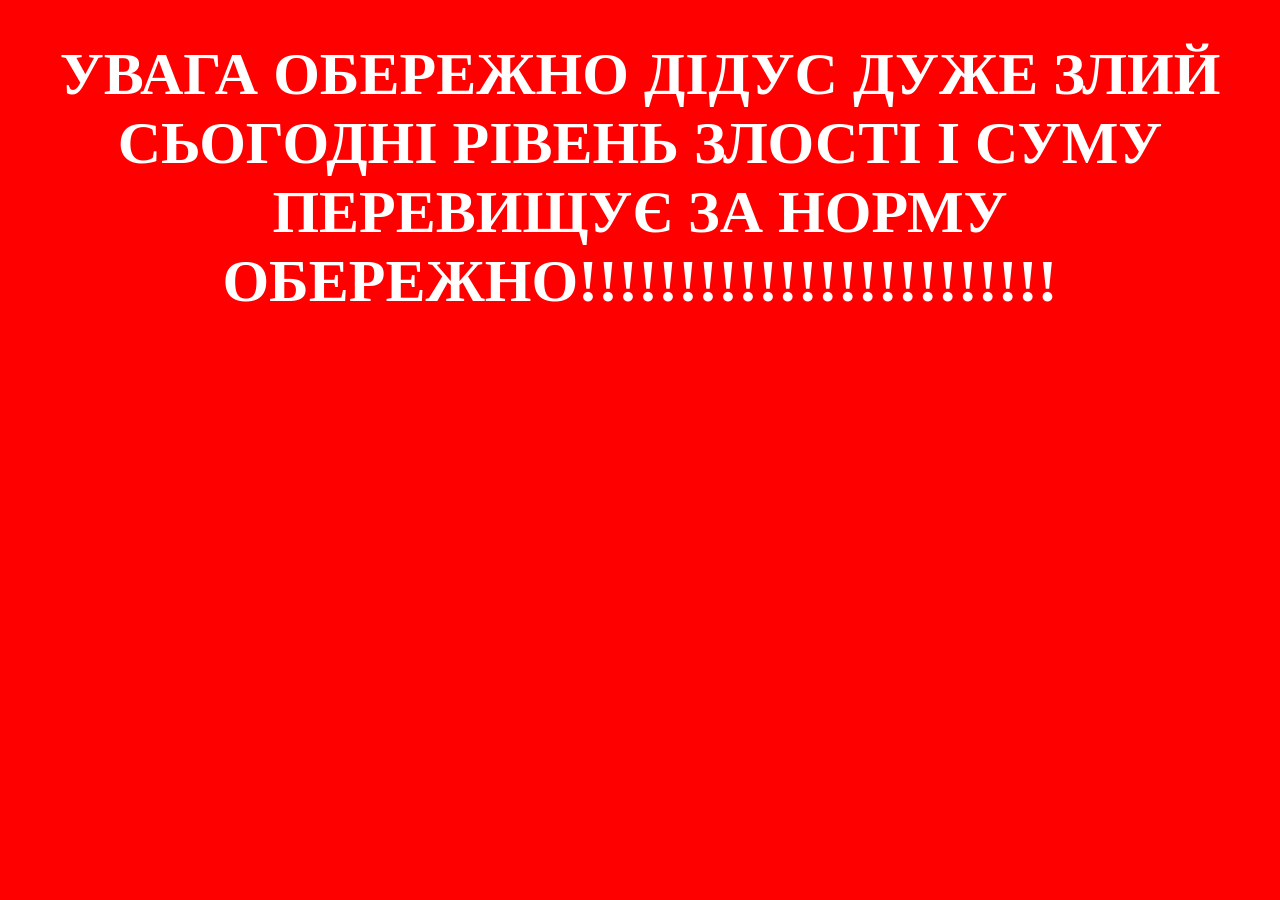
==== index.html @ 032e72be "Update index.html" ====
<!DOCTYPE html>
<html lang="uk">
<head>
    <meta charset="UTF-8">
    <meta name="viewport" content="width=device-width, initial-scale=1.0">
    <title>UVAGA</title>
    <style>
        body {
            background-color: red;
        }
        h1 {
            font-size: 60px;
            text-align: center;
            color: white; /* Optional: Makes the text more readable */
        }
    </style>
</head>
<body>
    <h1>УВАГА ОБЕРЕЖНО ДІДУС ДУЖЕ ЗЛИЙ СЬОГОДНІ РІВЕНЬ ЗЛОСТІ І СУМУ ПЕРЕВИЩУЄ ЗА НОРМУ ОБЕРЕЖНО!!!!!!!!!!!!!!!!!!!!!!!!</h1>
</body>
</html>
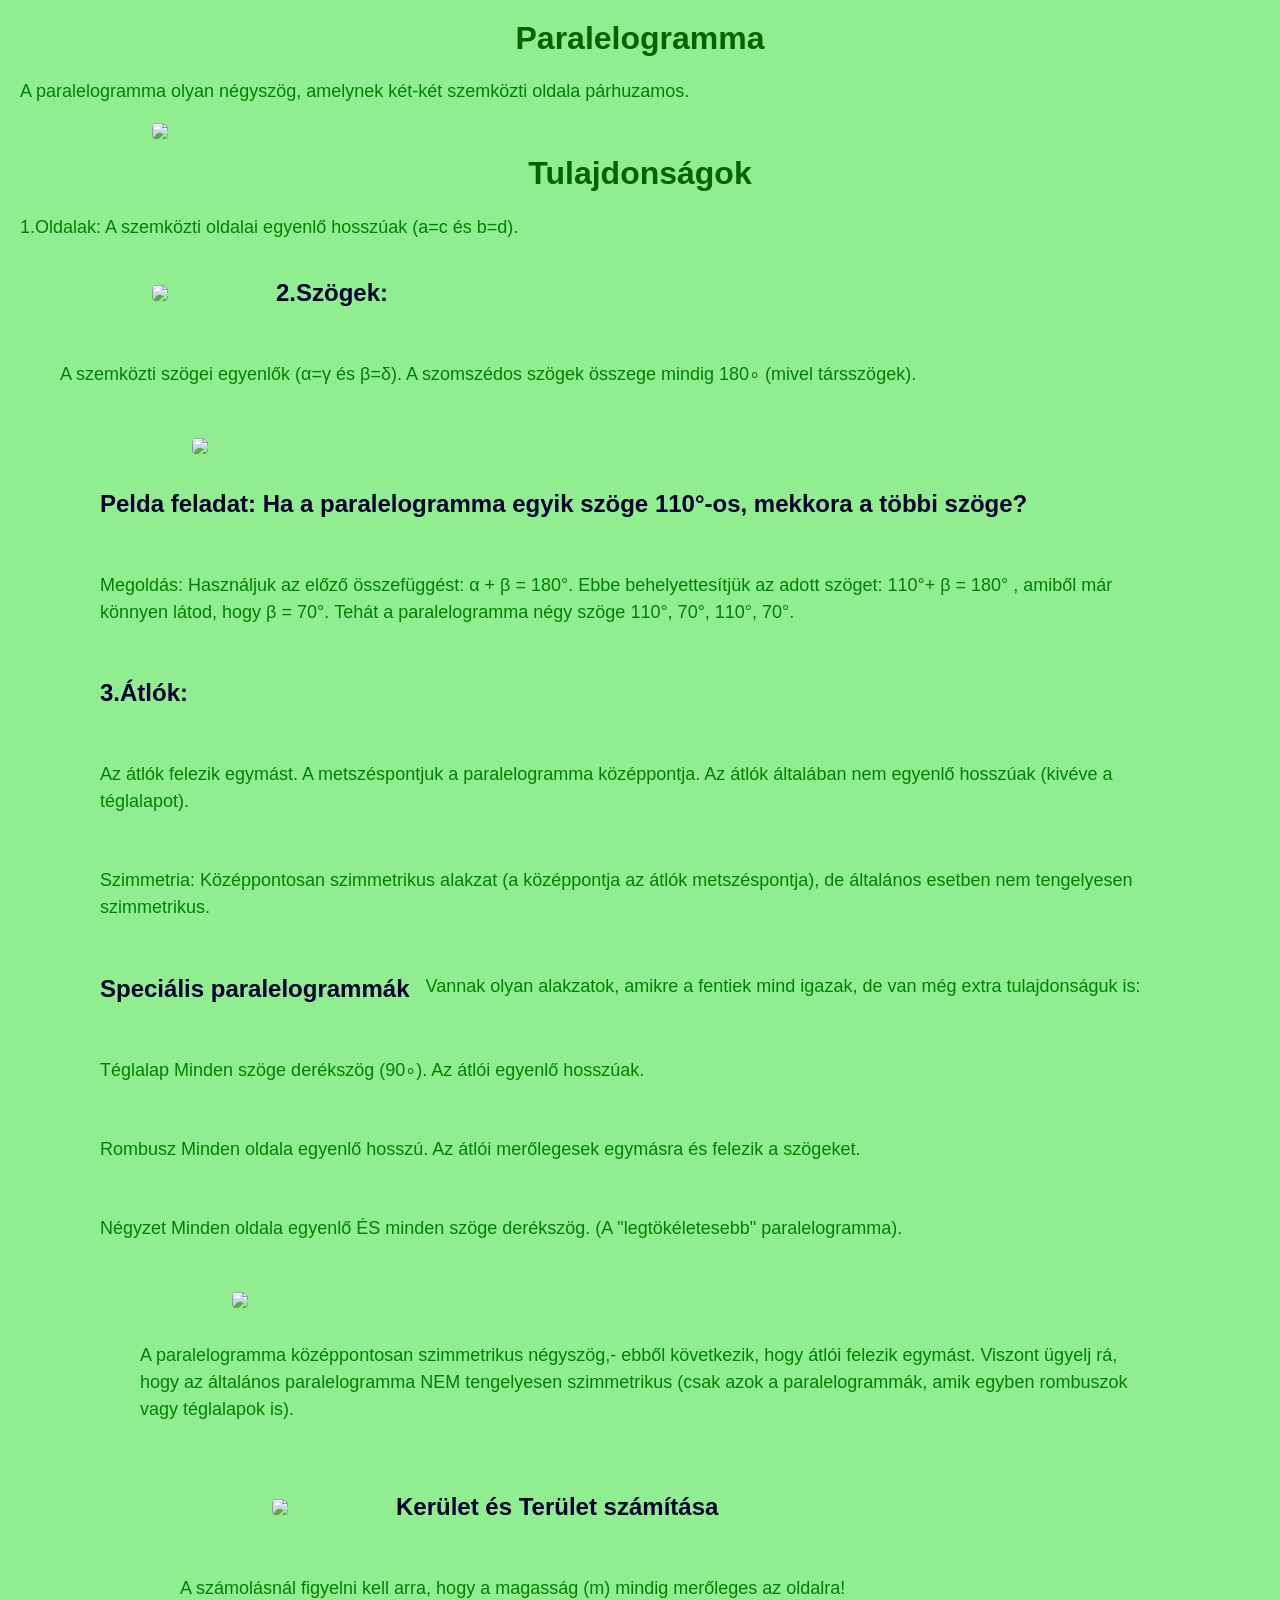
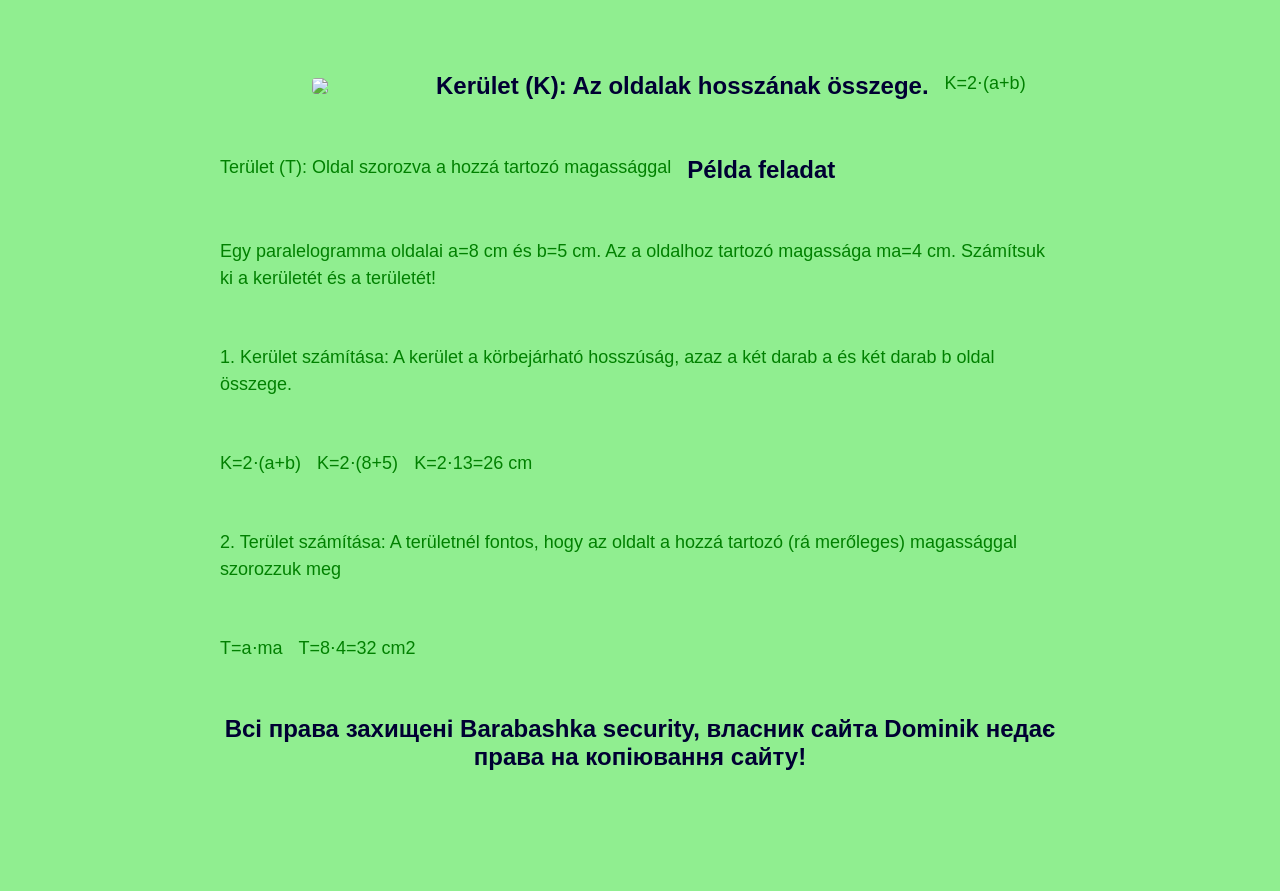
==== commit 98f9f8de: "Update index.html for language and styling changes" ====
--- a/index.html
+++ b/index.html
@@ -1,21 +1,159 @@
 <!DOCTYPE html>
-<html lang="uk">
+<html lang="hu">
 <head>
-    <meta charset="UTF-8">
+    <meta charset="utf-8">
     <meta name="viewport" content="width=device-width, initial-scale=1.0">
-    <title>UVAGA</title>
+    <title>Paralelogramma</title>
     <style>
+        /* Page layout */
         body {
-            background-color: red;
+            font-family: Arial, sans-serif;
+            margin: 0;
+            padding: 20px;
+            background-color: lightgreen; /* light blue */
+            min-height: 100vh; /* ensure the background fills the viewport */
+            color: #003; /* default text color, to ensure contrast */
         }
+
+        /* Headings */
         h1 {
-            font-size: 60px;
             text-align: center;
-            color: white; /* Optional: Makes the text more readable */
+            color: darkgreen;
+            margin-top: 0;
         }
+        /* Center h2 headings as well */
+        h2 {
+            text-align: center;
+        }
+
+        /* Paragraphs */
+        p {
+            color: green;
+            font-size: 18px; /* larger paragraph font */
+            line-height: 1.5;
+        }
+
+        /* Images: responsive handling so .image-row fits any sized image */
+        img {
+            display: block; /* center with margin auto when not in a wrapper */
+            margin-left: auto;
+            margin-right: auto;
+            max-width: 100%;
+            height: auto; /* keep intrinsic aspect ratio */
+            border-radius: 4px; /* subtle rounding */
+            transition: transform 0.35s ease; /* smooth zoom transition */
+            transform-origin: center center;
+        }
+        /* Image wrapper: constrain images visually but allow different intrinsic sizes to fit */
+        .img-wrap {
+            flex: 0 1 200px; /* base size, allows shrinking/growing */
+            max-width: 200px;
+            max-height: 200px;
+            width: 100%;
+            display: flex;
+            align-items: center;
+            justify-content: center;
+            overflow: hidden; /* hide overflow when scaling */
+            border-radius: 4px;
+        }
+        /* Images inside .img-wrap will scale down to fit the wrapper while preserving aspect ratio */
+        .img-wrap img {
+            max-width: 100%;
+            max-height: 100%;
+            width: auto;
+            height: auto;
+            object-fit: contain; /* ensure whole image is visible */
+        }
+        /* Zoom on hover (still works for images inside wrapper) */
+        .img-wrap img:hover {
+            transform: scale(1.08);
+        }
+
+        /* If you have multiple images, you can use this class to wrap them */
+        .image-row {
+            display: flex;
+            gap: 16px;
+            justify-content: left; /* center the group */
+            align-items: left;
+            flex-wrap: wrap;
+        }
+
+        /* Small screens: reduce font-size slightly */
+        @media (max-width: 400px) {
+            p { font-size: 16px; }
+            img { width: 160px; height: 160px; }
+        }
+        .left-link { display: block; text-align: left; margin: 0; }
+        .center-link { display: block; text-align: center; margin: 0; }
+        .right-link { display: block; text-align: right; margin: 0; }
     </style>
 </head>
 <body>
-    <h1>УВАГА ОБЕРЕЖНО ДІДУС ДУЖЕ ЗЛИЙ СЬОГОДНІ РІВЕНЬ ЗЛОСТІ І СУМУ ПЕРЕВИЩУЄ ЗА НОРМУ ОБЕРЕЖНО!!!!!!!!!!!!!!!!!!!!!!!!</h1>
+    <h1>Paralelogramma</h1>
+    <p>A paralelogramma olyan négyszög, amelynek két-két szemközti oldala párhuzamos.</p>
+    <figure class="image-row">
+        <div class="img-wrap">
+            <img src="https://upload.wikimedia.org/wikipedia/commons/thumb/4/41/Parallelogram.svg/330px-Parallelogram.svg.png">
+        </div>
+    </figure>
+    <h1>Tulajdonságok </h1>
+    <p>1.Oldalak: A szemközti oldalai egyenlő hosszúak (a=c és b=d).</p>
+    <figure class="image-row">
+        <div class="img-wrap">
+            <img src="https://www.matekmindenkinek.hu/files/article/article_279/Kep_1_sm.webp">
+        </div>
+        <h2>2.Szögek:</h2>
+        <p>A szemközti szögei egyenlők (α=γ és β=δ).
+A szomszédos szögek összege mindig 180∘ (mivel társszögek).
+        </p>
+        <figure class="image-row">
+        <div class="img-wrap">
+            <img src="https://www.matekmindenkinek.hu/files/article/article_279/Kep_2_sm.webp">
+        </div>
+        <h2>Pelda feladat: Ha a paralelogramma egyik szöge 110°-os, mekkora a többi szöge?</h2>
+        <p>Megoldás: Használjuk az előző összefüggést: α + β = 180°. Ebbe behelyettesítjük az adott szöget:
+110°+ β = 180° , amiből már könnyen látod, hogy β = 70°.
+Tehát a paralelogramma négy szöge 110°, 70°, 110°, 70°.</p>
+        <h2>3.Átlók:</h2>
+        <p>Az átlók felezik egymást. A metszéspontjuk a paralelogramma középpontja.
+Az átlók általában nem egyenlő hosszúak (kivéve a téglalapot).</p>
+        <p>Szimmetria: Középpontosan szimmetrikus alakzat (a középpontja az átlók metszéspontja), de általános esetben nem tengelyesen szimmetrikus.</p>
+        <h2>Speciális paralelogrammák</h2>
+        <p>Vannak olyan alakzatok, amikre a fentiek mind igazak, de van még extra tulajdonságuk is:</p>
+        <p>Téglalap	Minden szöge derékszög (90∘). Az átlói egyenlő hosszúak.</p>
+        <p>Rombusz	Minden oldala egyenlő hosszú. Az átlói merőlegesek egymásra és felezik a szögeket.</p>
+        <p>Négyzet	Minden oldala egyenlő ÉS minden szöge derékszög. (A "legtökéletesebb" paralelogramma).</p>
+        
+        <figure class="image-row">
+        <div class="img-wrap">
+            <img src="https://www.matekmindenkinek.hu/files/article/article_279/Halmaz_sm.webp">
+        </div>
+        <p>A paralelogramma középpontosan szimmetrikus négyszög,- ebből következik, hogy átlói felezik egymást. Viszont ügyelj rá, hogy az általános paralelogramma NEM tengelyesen szimmetrikus (csak azok a paralelogrammák, amik egyben rombuszok vagy téglalapok is).</p>
+        <figure class="image-row">
+        <div class="img-wrap">
+            <img src="https://www.matekmindenkinek.hu/files/article/article_279/Depositphotos_3711254_XL_med.webp">
+        </div>
+        <h2>Kerület és Terület számítása</h2>
+        <p>A számolásnál figyelni kell arra, hogy a magasság (m) mindig merőleges az oldalra!</p>
+        <figure class="image-row">
+        <div class="img-wrap">
+            <img src="https://www.matekmindenkinek.hu/files/article/article_279/Kep_3_sm.webp">
+        </div>
+        <h2>Kerület (K): Az oldalak hosszának összege. </h2>
+        <p>K=2⋅(a+b)</p>
+        <p>Terület (T): Oldal szorozva a hozzá tartozó magassággal</p>
+        <h2>Példa feladat</h2>
+        <p>Egy paralelogramma oldalai a=8 cm és b=5 cm. 
+Az a oldalhoz tartozó magassága ma=4 cm. 
+Számítsuk ki a kerületét és a területét!</p>
+        <p>1. Kerület számítása: A kerület a körbejárható hosszúság, azaz a két darab a és két darab b oldal összege. </p>
+        <p>K=2⋅(a+b)</p>
+        <p>K=2⋅(8+5)</p>
+        <p>K=2⋅13=26 cm</p>
+        <p>2. Terület számítása: A területnél fontos, hogy az oldalt a hozzá tartozó (rá merőleges) magassággal szorozzuk meg</p>
+        <p>T=a⋅ma</p>
+        <p>T=8⋅4=32 cm2</p>
+        <p></p>
+        <h2>Всі права захищені Barabashka security, власник сайта Dominik недає права на копіювання сайту!</h2>
 </body>
 </html>
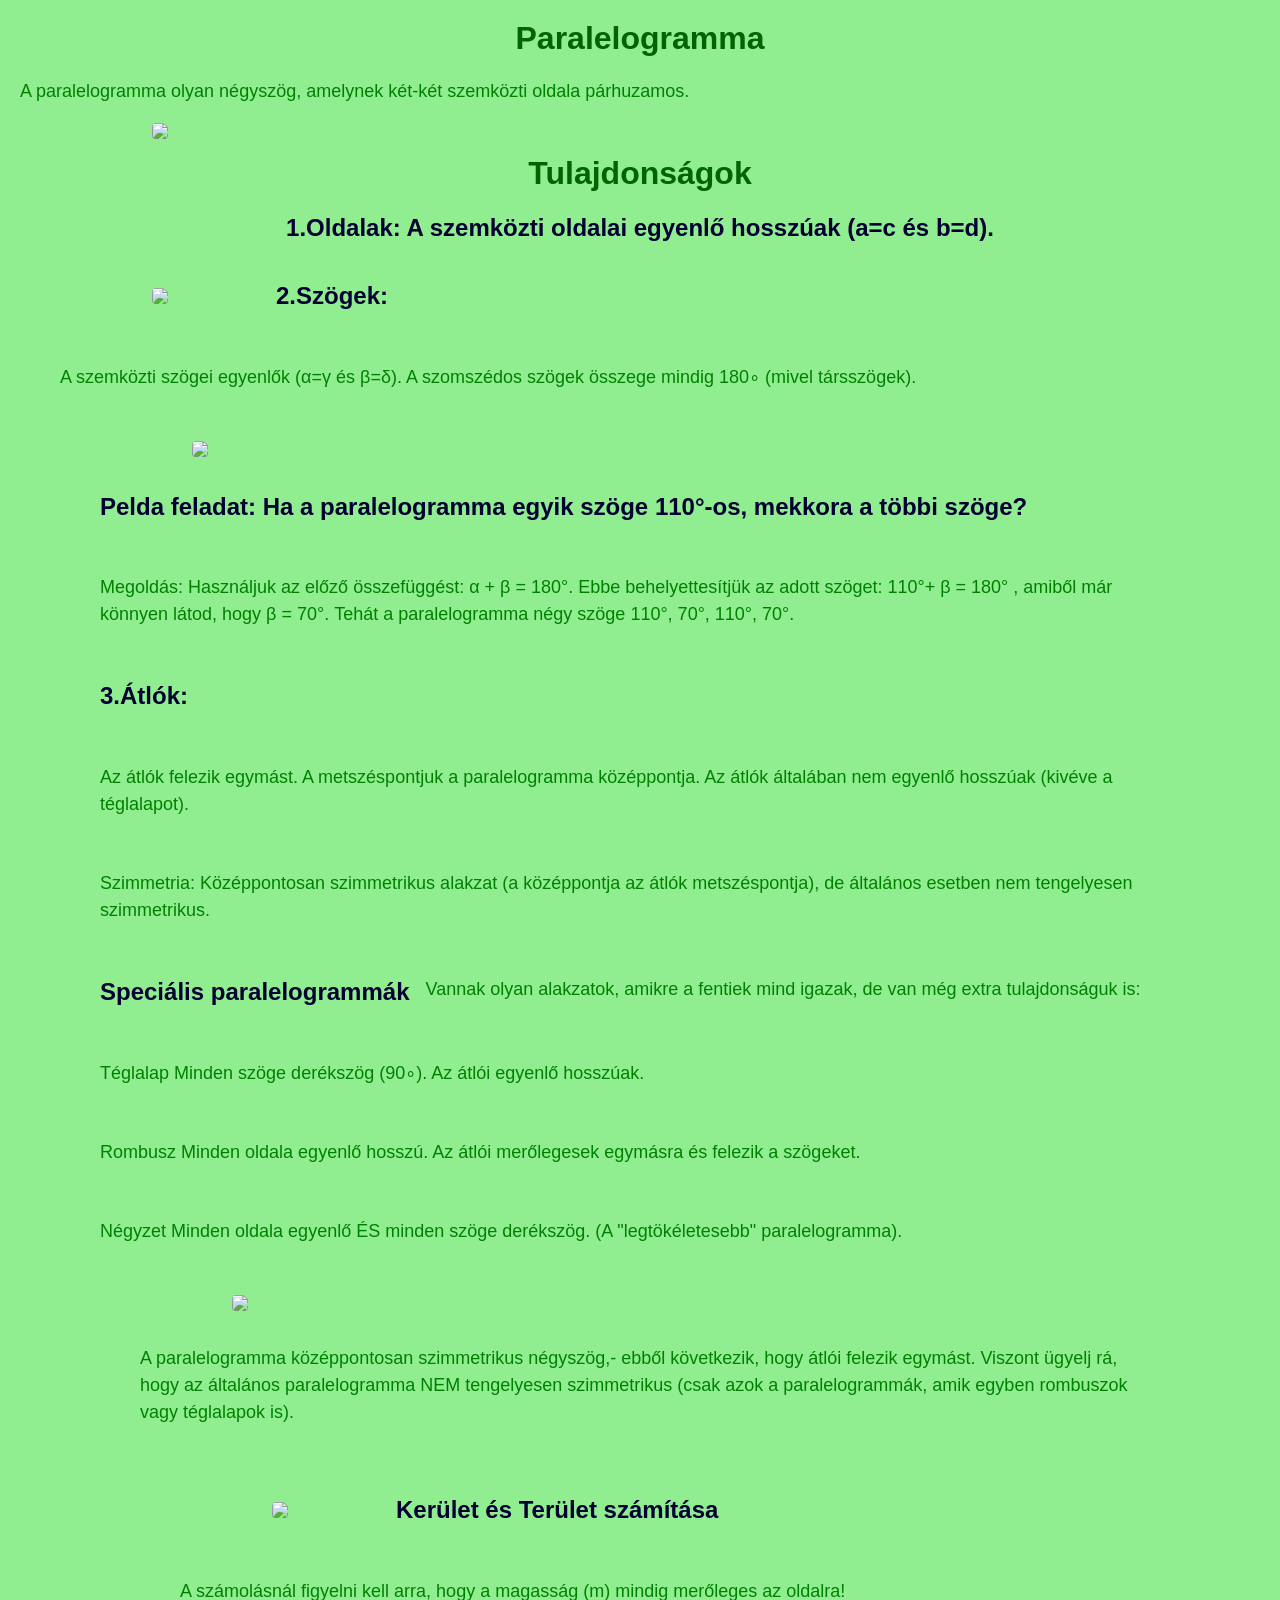
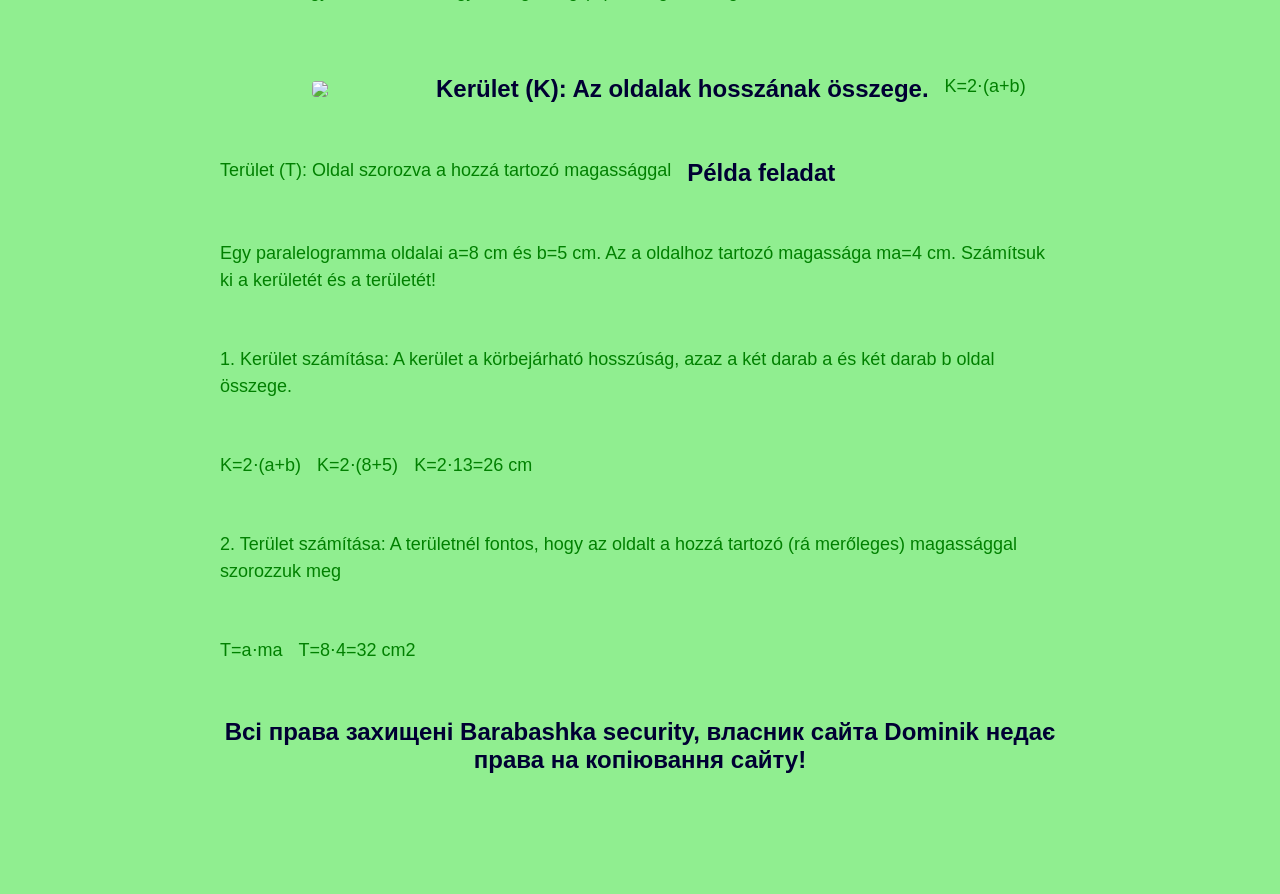
==== commit 1ad2b995: "Update index.html" ====
--- a/index.html
+++ b/index.html
@@ -97,7 +97,7 @@
         </div>
     </figure>
     <h1>Tulajdonságok </h1>
-    <p>1.Oldalak: A szemközti oldalai egyenlő hosszúak (a=c és b=d).</p>
+    <h2>1.Oldalak: A szemközti oldalai egyenlő hosszúak (a=c és b=d).</h2>
     <figure class="image-row">
         <div class="img-wrap">
             <img src="https://www.matekmindenkinek.hu/files/article/article_279/Kep_1_sm.webp">
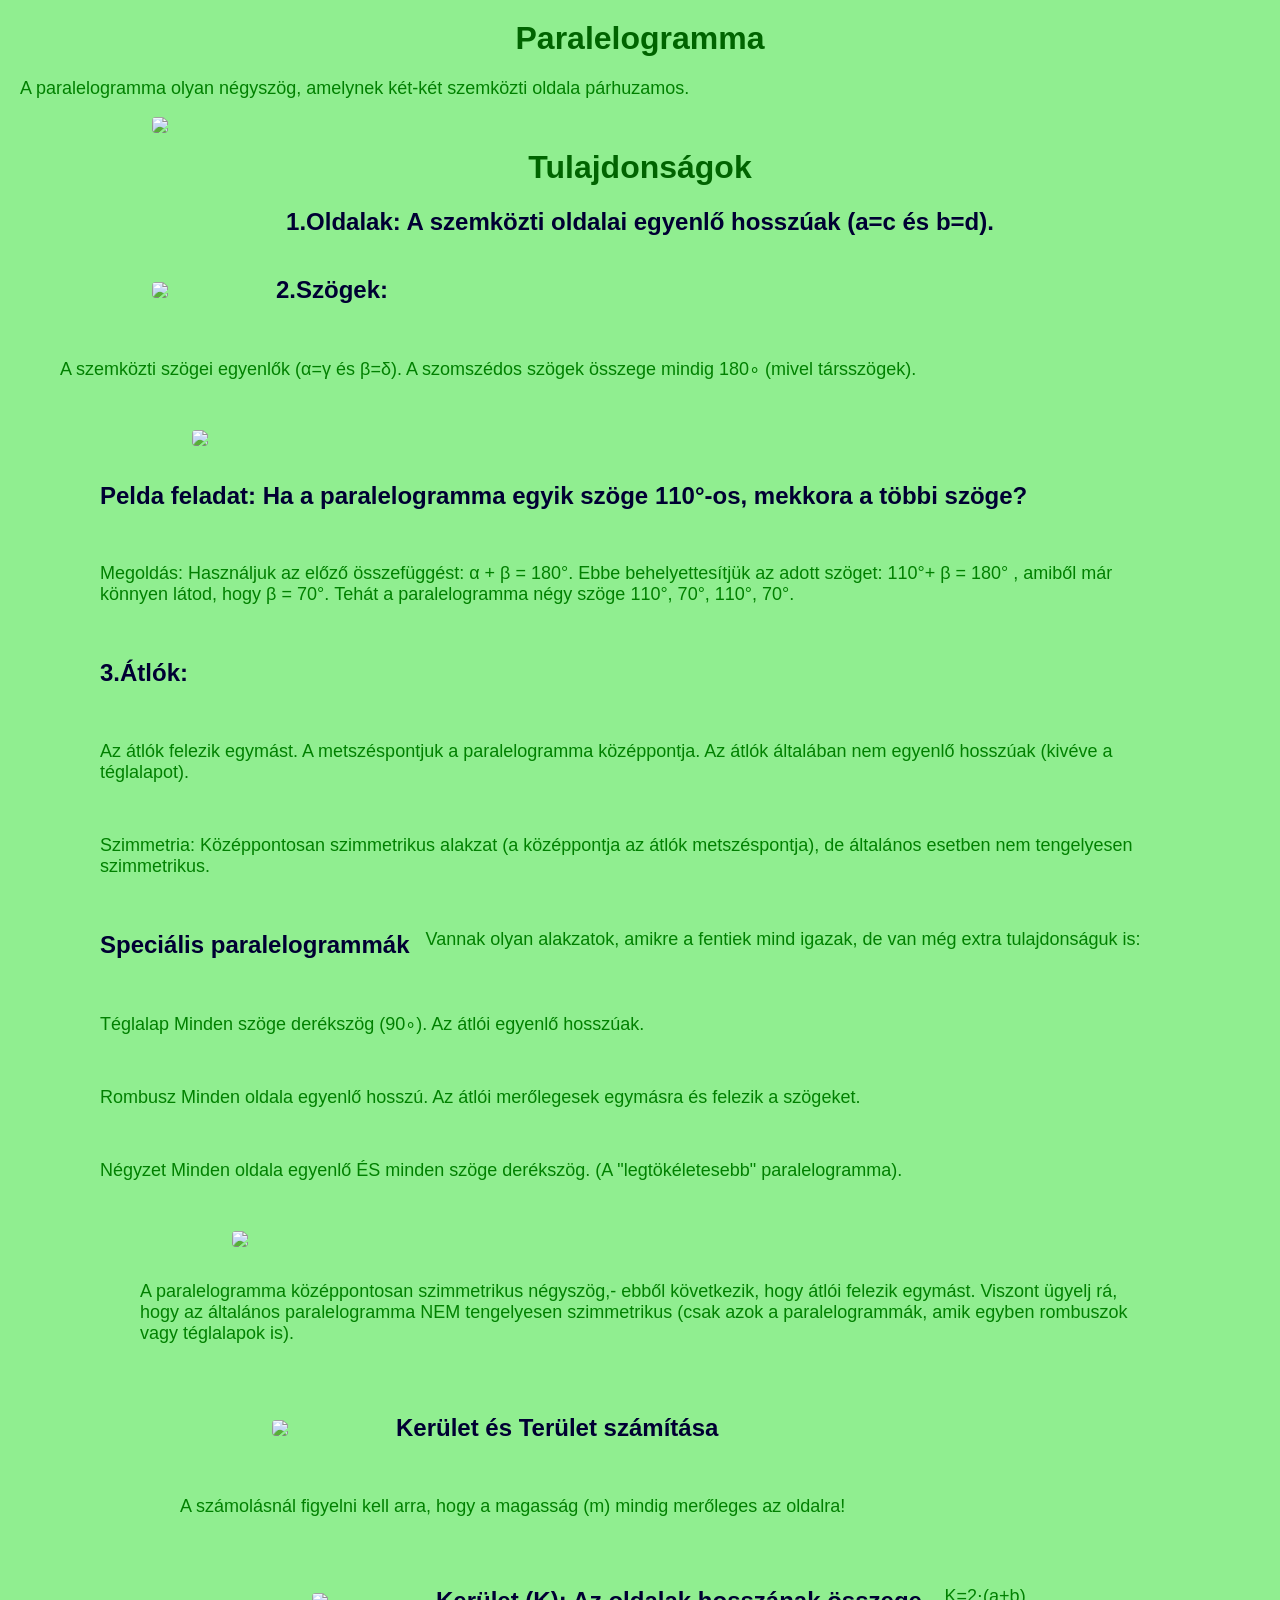
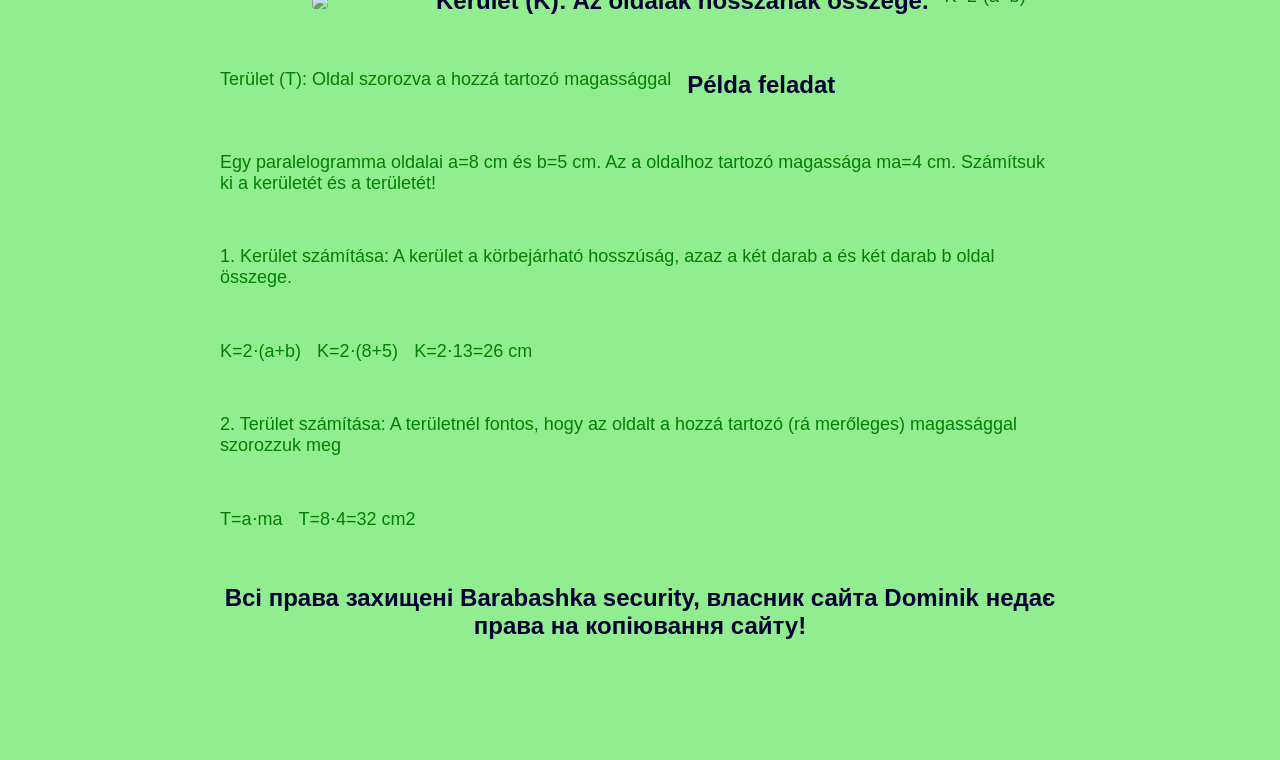
==== commit 8e810740: "Remove line-height from paragraph styles Removed line-height property from paragraph styles." ====
--- a/index.html
+++ b/index.html
@@ -30,7 +30,7 @@
         p {
             color: green;
             font-size: 18px; /* larger paragraph font */
-            line-height: 1.5;
+            
         }
 
         /* Images: responsive handling so .image-row fits any sized image */
@@ -102,58 +102,58 @@
         <div class="img-wrap">
             <img src="https://www.matekmindenkinek.hu/files/article/article_279/Kep_1_sm.webp">
         </div>
-        <h2>2.Szögek:</h2>
-        <p>A szemközti szögei egyenlők (α=γ és β=δ).
+    <h2>2.Szögek:</h2>
+    <p>A szemközti szögei egyenlők (α=γ és β=δ).
 A szomszédos szögek összege mindig 180∘ (mivel társszögek).
-        </p>
-        <figure class="image-row">
+    </p>
+    <figure class="image-row">
         <div class="img-wrap">
             <img src="https://www.matekmindenkinek.hu/files/article/article_279/Kep_2_sm.webp">
         </div>
-        <h2>Pelda feladat: Ha a paralelogramma egyik szöge 110°-os, mekkora a többi szöge?</h2>
-        <p>Megoldás: Használjuk az előző összefüggést: α + β = 180°. Ebbe behelyettesítjük az adott szöget:
+    <h2>Pelda feladat: Ha a paralelogramma egyik szöge 110°-os, mekkora a többi szöge?</h2>
+    <p>Megoldás: Használjuk az előző összefüggést: α + β = 180°. Ebbe behelyettesítjük az adott szöget:
 110°+ β = 180° , amiből már könnyen látod, hogy β = 70°.
 Tehát a paralelogramma négy szöge 110°, 70°, 110°, 70°.</p>
-        <h2>3.Átlók:</h2>
-        <p>Az átlók felezik egymást. A metszéspontjuk a paralelogramma középpontja.
+    <h2>3.Átlók:</h2>
+    <p>Az átlók felezik egymást. A metszéspontjuk a paralelogramma középpontja.
 Az átlók általában nem egyenlő hosszúak (kivéve a téglalapot).</p>
-        <p>Szimmetria: Középpontosan szimmetrikus alakzat (a középpontja az átlók metszéspontja), de általános esetben nem tengelyesen szimmetrikus.</p>
-        <h2>Speciális paralelogrammák</h2>
-        <p>Vannak olyan alakzatok, amikre a fentiek mind igazak, de van még extra tulajdonságuk is:</p>
-        <p>Téglalap	Minden szöge derékszög (90∘). Az átlói egyenlő hosszúak.</p>
-        <p>Rombusz	Minden oldala egyenlő hosszú. Az átlói merőlegesek egymásra és felezik a szögeket.</p>
-        <p>Négyzet	Minden oldala egyenlő ÉS minden szöge derékszög. (A "legtökéletesebb" paralelogramma).</p>
+    <p>Szimmetria: Középpontosan szimmetrikus alakzat (a középpontja az átlók metszéspontja), de általános esetben nem tengelyesen szimmetrikus.</p>
+    <h2>Speciális paralelogrammák</h2>
+    <p>Vannak olyan alakzatok, amikre a fentiek mind igazak, de van még extra tulajdonságuk is:</p>
+    <p>Téglalap	Minden szöge derékszög (90∘). Az átlói egyenlő hosszúak.</p>
+    <p>Rombusz	Minden oldala egyenlő hosszú. Az átlói merőlegesek egymásra és felezik a szögeket.</p>
+    <p>Négyzet	Minden oldala egyenlő ÉS minden szöge derékszög. (A "legtökéletesebb" paralelogramma).</p>
         
-        <figure class="image-row">
+    <figure class="image-row">
         <div class="img-wrap">
             <img src="https://www.matekmindenkinek.hu/files/article/article_279/Halmaz_sm.webp">
         </div>
-        <p>A paralelogramma középpontosan szimmetrikus négyszög,- ebből következik, hogy átlói felezik egymást. Viszont ügyelj rá, hogy az általános paralelogramma NEM tengelyesen szimmetrikus (csak azok a paralelogrammák, amik egyben rombuszok vagy téglalapok is).</p>
-        <figure class="image-row">
+    <p>A paralelogramma középpontosan szimmetrikus négyszög,- ebből következik, hogy átlói felezik egymást. Viszont ügyelj rá, hogy az általános paralelogramma NEM tengelyesen szimmetrikus (csak azok a paralelogrammák, amik egyben rombuszok vagy téglalapok is).</p>
+    <figure class="image-row">
         <div class="img-wrap">
             <img src="https://www.matekmindenkinek.hu/files/article/article_279/Depositphotos_3711254_XL_med.webp">
         </div>
-        <h2>Kerület és Terület számítása</h2>
-        <p>A számolásnál figyelni kell arra, hogy a magasság (m) mindig merőleges az oldalra!</p>
-        <figure class="image-row">
+    <h2>Kerület és Terület számítása</h2>
+    <p>A számolásnál figyelni kell arra, hogy a magasság (m) mindig merőleges az oldalra!</p>
+    <figure class="image-row">
         <div class="img-wrap">
             <img src="https://www.matekmindenkinek.hu/files/article/article_279/Kep_3_sm.webp">
         </div>
-        <h2>Kerület (K): Az oldalak hosszának összege. </h2>
-        <p>K=2⋅(a+b)</p>
-        <p>Terület (T): Oldal szorozva a hozzá tartozó magassággal</p>
-        <h2>Példa feladat</h2>
-        <p>Egy paralelogramma oldalai a=8 cm és b=5 cm. 
+    <h2>Kerület (K): Az oldalak hosszának összege. </h2>
+    <p>K=2⋅(a+b)</p>
+    <p>Terület (T): Oldal szorozva a hozzá tartozó magassággal</p>
+    <h2>Példa feladat</h2>
+    <p>Egy paralelogramma oldalai a=8 cm és b=5 cm. 
 Az a oldalhoz tartozó magassága ma=4 cm. 
 Számítsuk ki a kerületét és a területét!</p>
-        <p>1. Kerület számítása: A kerület a körbejárható hosszúság, azaz a két darab a és két darab b oldal összege. </p>
-        <p>K=2⋅(a+b)</p>
-        <p>K=2⋅(8+5)</p>
-        <p>K=2⋅13=26 cm</p>
-        <p>2. Terület számítása: A területnél fontos, hogy az oldalt a hozzá tartozó (rá merőleges) magassággal szorozzuk meg</p>
-        <p>T=a⋅ma</p>
-        <p>T=8⋅4=32 cm2</p>
-        <p></p>
-        <h2>Всі права захищені Barabashka security, власник сайта Dominik недає права на копіювання сайту!</h2>
+    <p>1. Kerület számítása: A kerület a körbejárható hosszúság, azaz a két darab a és két darab b oldal összege. </p>
+    <p>K=2⋅(a+b)</p>
+    <p>K=2⋅(8+5)</p>
+    <p>K=2⋅13=26 cm</p>
+    <p>2. Terület számítása: A területnél fontos, hogy az oldalt a hozzá tartozó (rá merőleges) magassággal szorozzuk meg</p>
+    <p>T=a⋅ma</p>
+    <p>T=8⋅4=32 cm2</p>
+    <p></p>
+    <h2>Всі права захищені Barabashka security, власник сайта Dominik недає права на копіювання сайту!</h2>
 </body>
 </html>
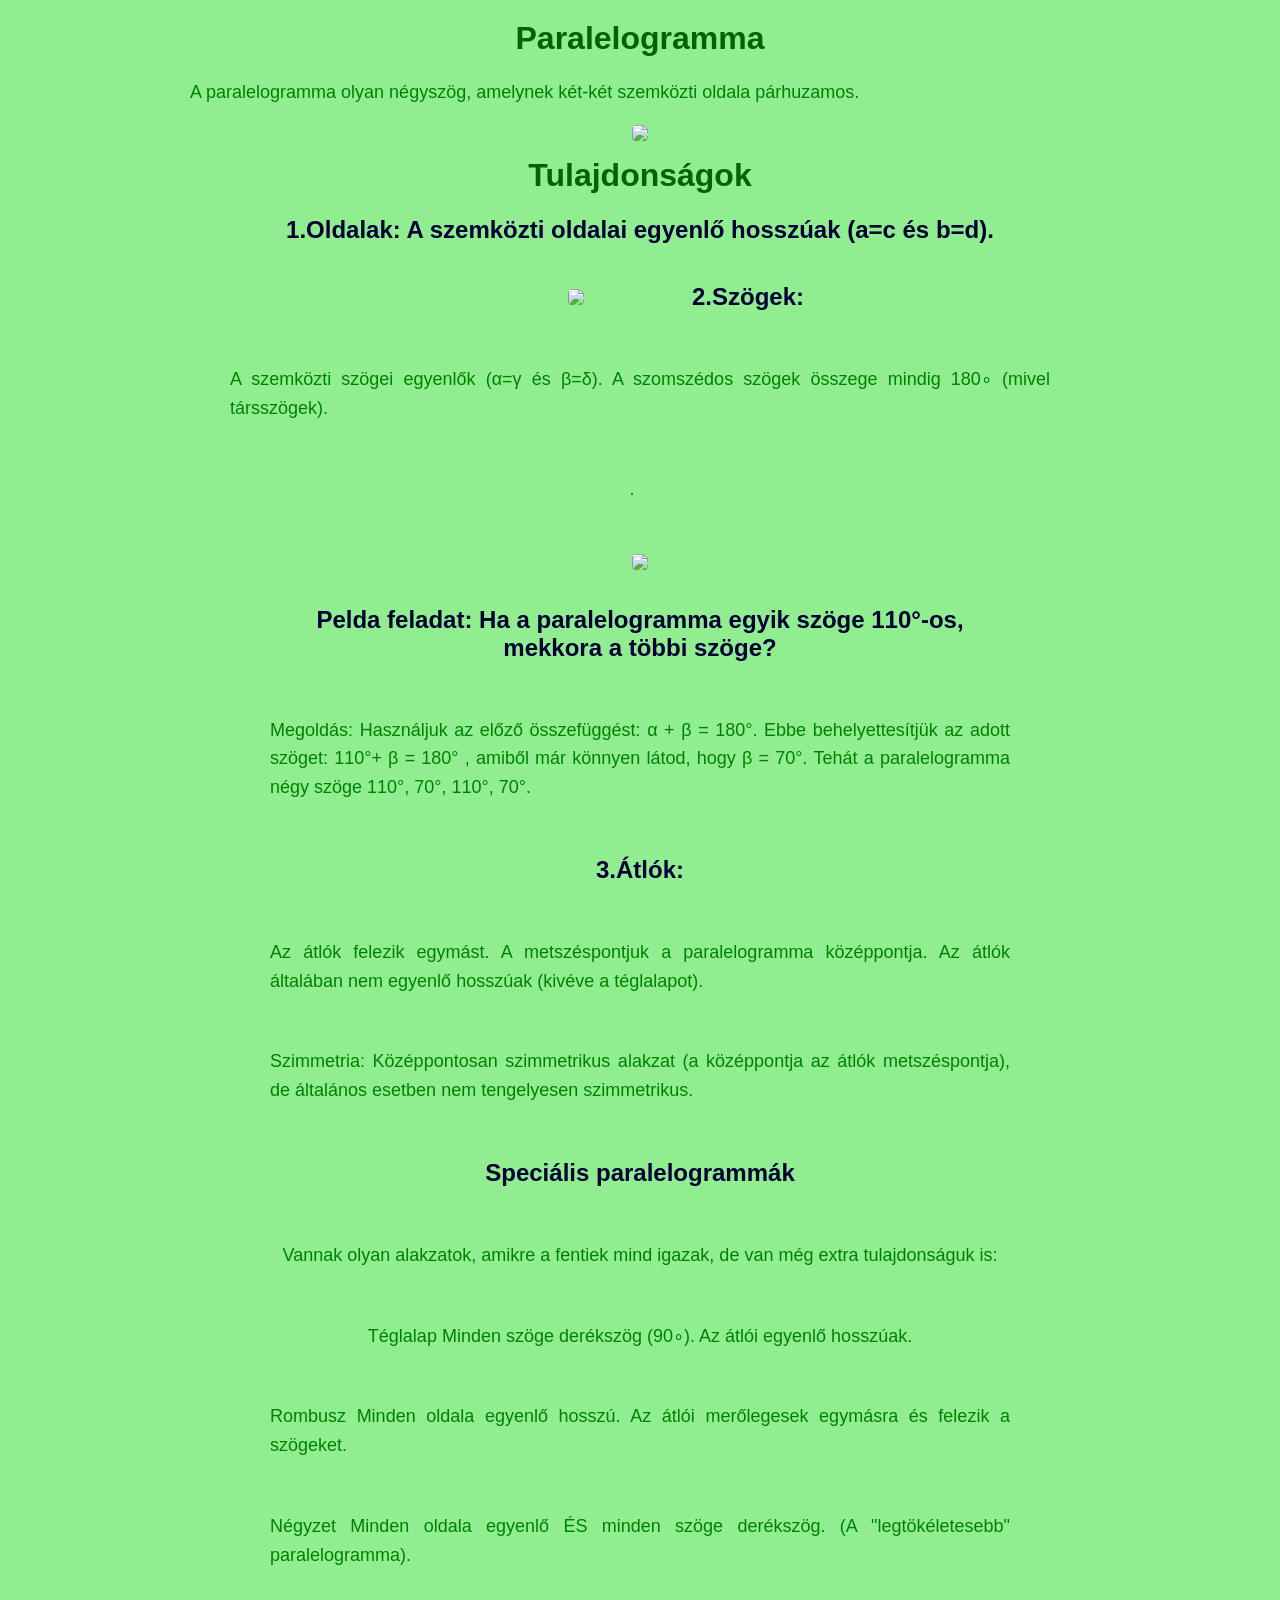
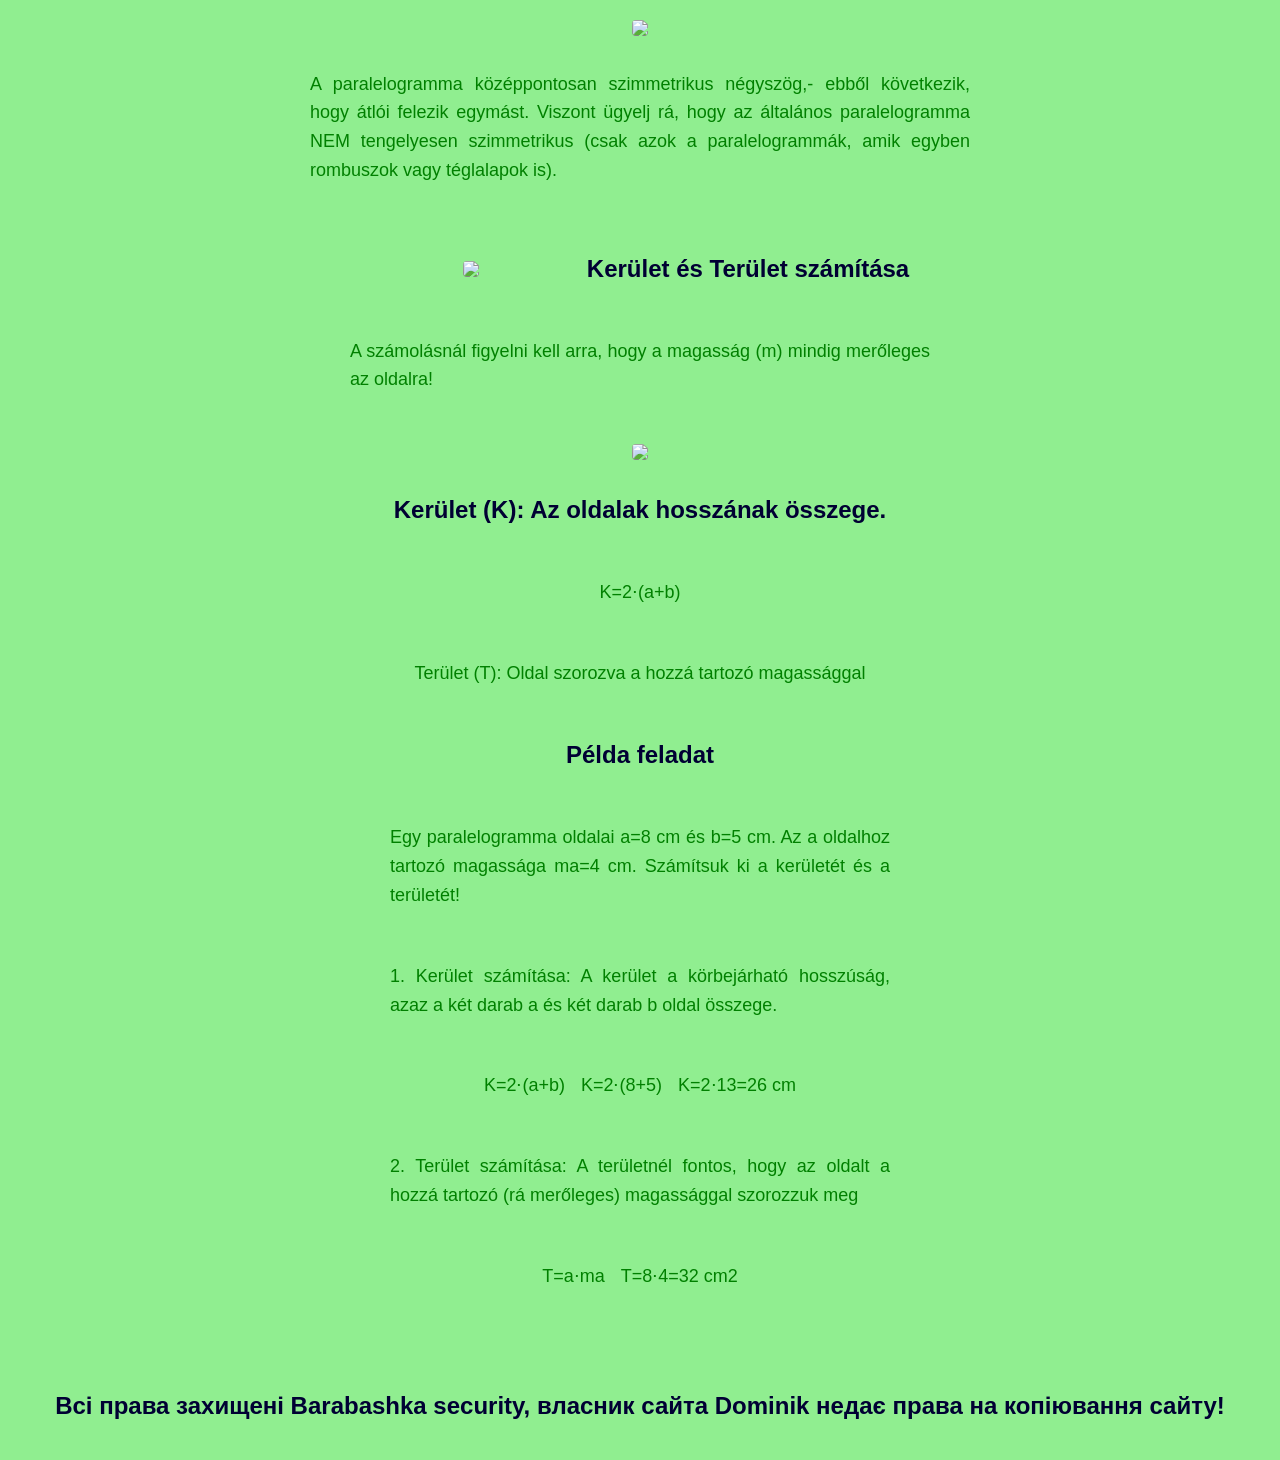
==== commit c879f068: "Update index.html" ====
--- a/index.html
+++ b/index.html
@@ -30,7 +30,11 @@
         p {
             color: green;
             font-size: 18px; /* larger paragraph font */
-            
+            line-height: 1.6; /* improve readability */
+            text-align: justify; /* make both left and right edges straight */
+            text-justify: inter-word;
+            hyphens: auto; /* allow hyphenation for better justification */
+            margin-bottom: 1em;
         }
 
         /* Images: responsive handling so .image-row fits any sized image */
@@ -73,9 +77,16 @@
         .image-row {
             display: flex;
             gap: 16px;
-            justify-content: left; /* center the group */
-            align-items: left;
+            justify-content: center; /* center the group */
+            align-items: center;
             flex-wrap: wrap;
+        }
+
+        /* Centered content wrapper to keep text blocks straight and readable */
+        .content {
+            max-width: 900px;
+            margin: 0 auto;
+            padding: 0 12px;
         }
 
         /* Small screens: reduce font-size slightly */
@@ -89,6 +100,7 @@
     </style>
 </head>
 <body>
+    <main class="content">
     <h1>Paralelogramma</h1>
     <p>A paralelogramma olyan négyszög, amelynek két-két szemközti oldala párhuzamos.</p>
     <figure class="image-row">
@@ -103,9 +115,9 @@
             <img src="https://www.matekmindenkinek.hu/files/article/article_279/Kep_1_sm.webp">
         </div>
     <h2>2.Szögek:</h2>
-    <p>A szemközti szögei egyenlők (α=γ és β=δ).
-A szomszédos szögek összege mindig 180∘ (mivel társszögek).
-    </p>
+    <p>A szemközti szögei egyenlők (α=γ és β=δ). A szomszédos szögek összege mindig 180∘ (mivel társszögek).</p>
+    <p>.</p>
+    <p></p>
     <figure class="image-row">
         <div class="img-wrap">
             <img src="https://www.matekmindenkinek.hu/files/article/article_279/Kep_2_sm.webp">
@@ -153,7 +165,7 @@
     <p>2. Terület számítása: A területnél fontos, hogy az oldalt a hozzá tartozó (rá merőleges) magassággal szorozzuk meg</p>
     <p>T=a⋅ma</p>
     <p>T=8⋅4=32 cm2</p>
-    <p></p>
+</main>
     <h2>Всі права захищені Barabashka security, власник сайта Dominik недає права на копіювання сайту!</h2>
 </body>
 </html>
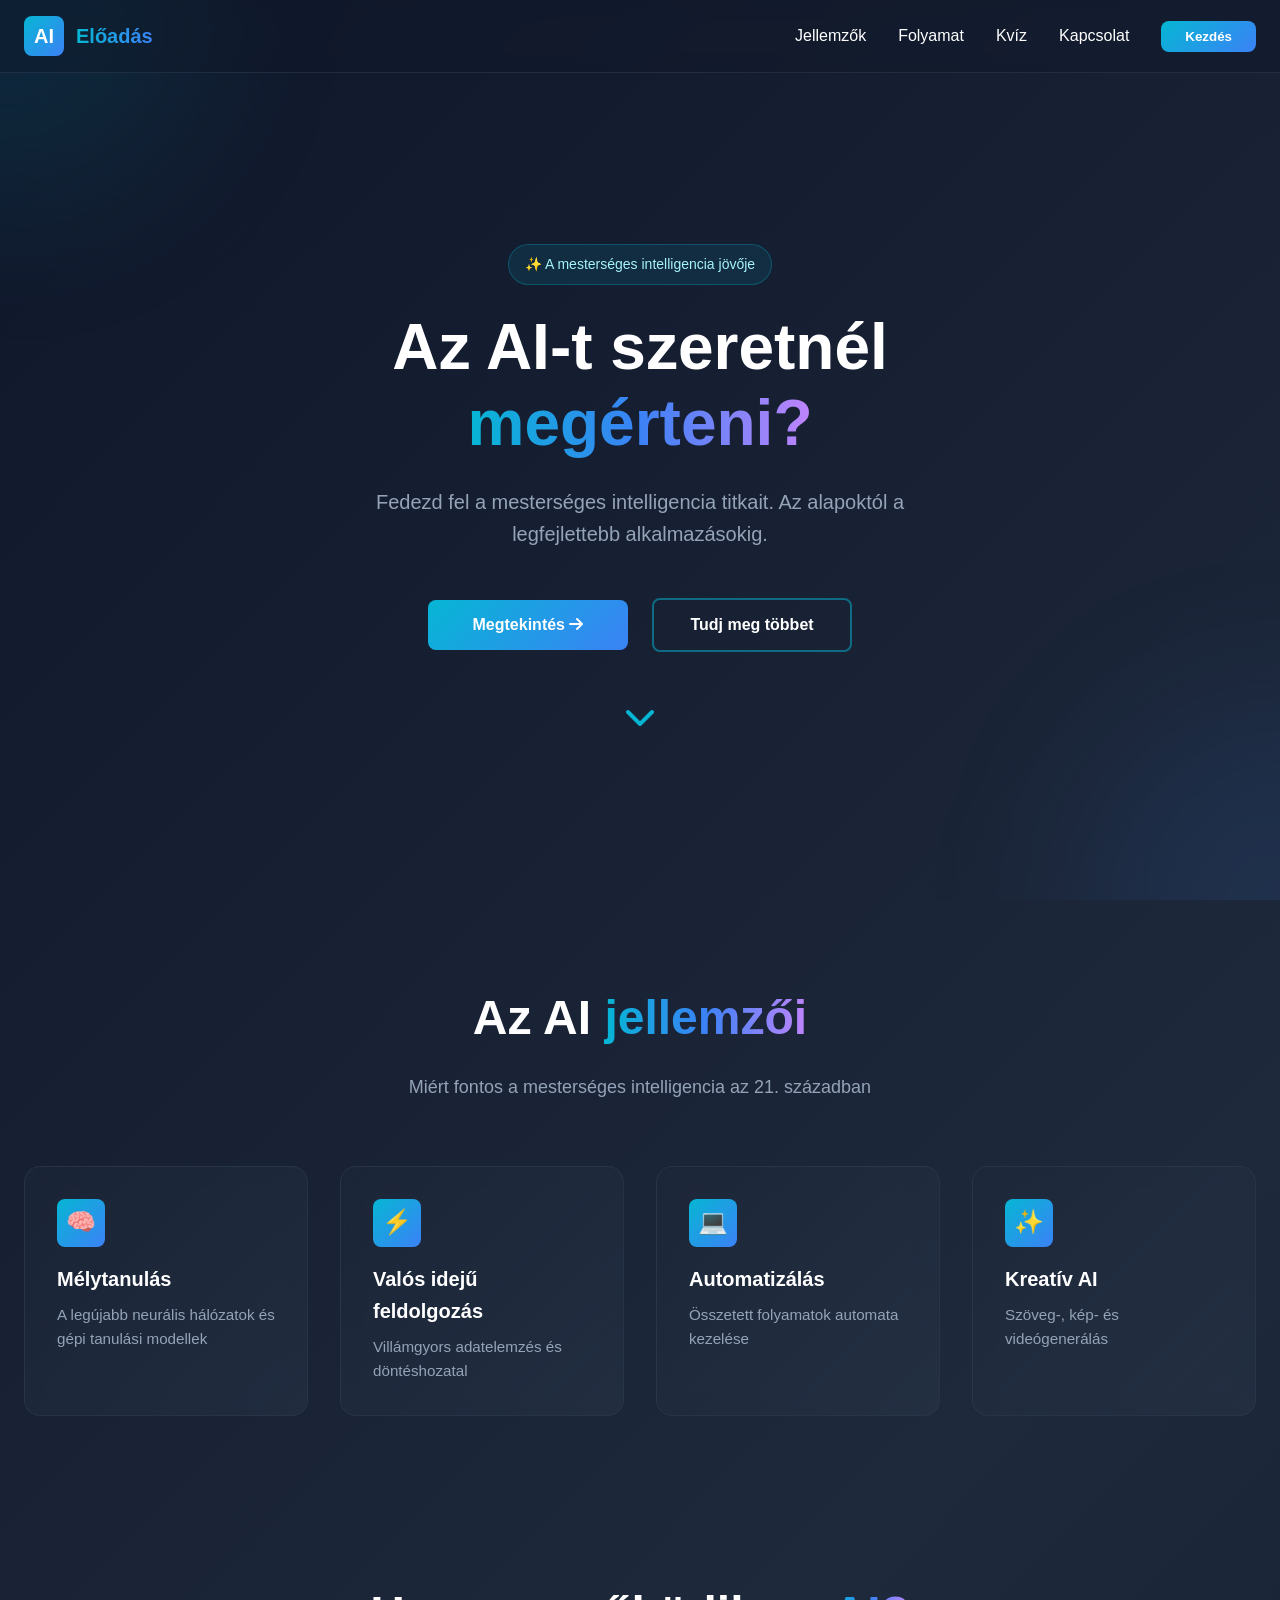
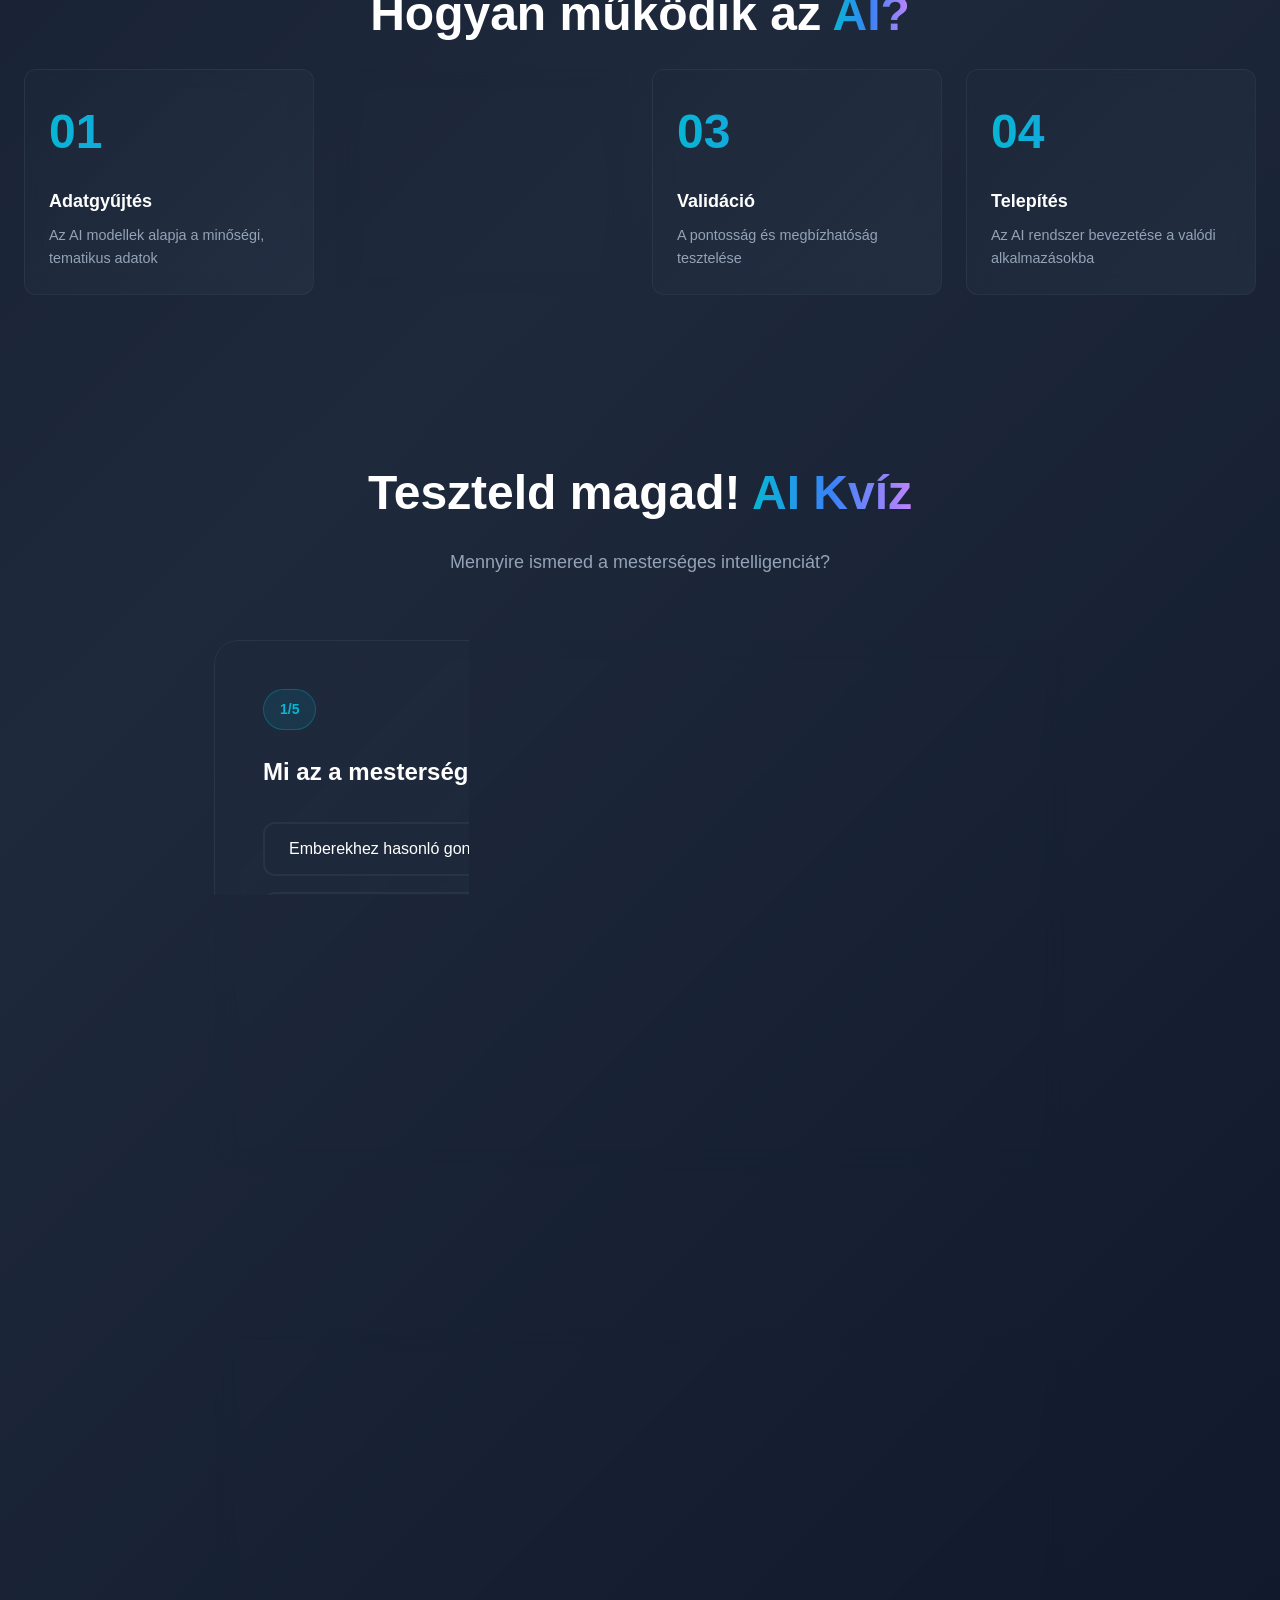
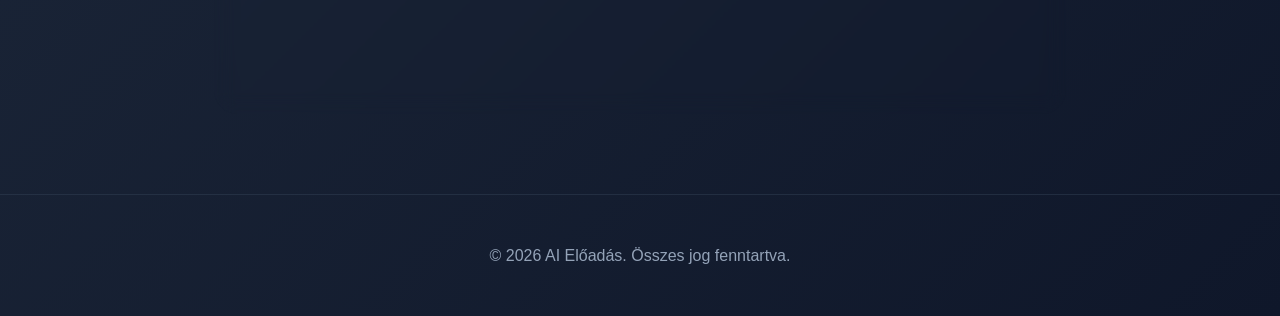
==== commit d3364bdd: "Add files via upload" ====
--- a/index.html
+++ b/index.html
@@ -1,171 +1,171 @@
 <!DOCTYPE html>
 <html lang="hu">
 <head>
-    <meta charset="utf-8">
+    <meta charset="UTF-8">
     <meta name="viewport" content="width=device-width, initial-scale=1.0">
-    <title>Paralelogramma</title>
-    <style>
-        /* Page layout */
-        body {
-            font-family: Arial, sans-serif;
-            margin: 0;
-            padding: 20px;
-            background-color: lightgreen; /* light blue */
-            min-height: 100vh; /* ensure the background fills the viewport */
-            color: #003; /* default text color, to ensure contrast */
-        }
-
-        /* Headings */
-        h1 {
-            text-align: center;
-            color: darkgreen;
-            margin-top: 0;
-        }
-        /* Center h2 headings as well */
-        h2 {
-            text-align: center;
-        }
-
-        /* Paragraphs */
-        p {
-            color: green;
-            font-size: 18px; /* larger paragraph font */
-            line-height: 1.6; /* improve readability */
-            text-align: justify; /* make both left and right edges straight */
-            text-justify: inter-word;
-            hyphens: auto; /* allow hyphenation for better justification */
-            margin-bottom: 1em;
-        }
-
-        /* Images: responsive handling so .image-row fits any sized image */
-        img {
-            display: block; /* center with margin auto when not in a wrapper */
-            margin-left: auto;
-            margin-right: auto;
-            max-width: 100%;
-            height: auto; /* keep intrinsic aspect ratio */
-            border-radius: 4px; /* subtle rounding */
-            transition: transform 0.35s ease; /* smooth zoom transition */
-            transform-origin: center center;
-        }
-        /* Image wrapper: constrain images visually but allow different intrinsic sizes to fit */
-        .img-wrap {
-            flex: 0 1 200px; /* base size, allows shrinking/growing */
-            max-width: 200px;
-            max-height: 200px;
-            width: 100%;
-            display: flex;
-            align-items: center;
-            justify-content: center;
-            overflow: hidden; /* hide overflow when scaling */
-            border-radius: 4px;
-        }
-        /* Images inside .img-wrap will scale down to fit the wrapper while preserving aspect ratio */
-        .img-wrap img {
-            max-width: 100%;
-            max-height: 100%;
-            width: auto;
-            height: auto;
-            object-fit: contain; /* ensure whole image is visible */
-        }
-        /* Zoom on hover (still works for images inside wrapper) */
-        .img-wrap img:hover {
-            transform: scale(1.08);
-        }
-
-        /* If you have multiple images, you can use this class to wrap them */
-        .image-row {
-            display: flex;
-            gap: 16px;
-            justify-content: center; /* center the group */
-            align-items: center;
-            flex-wrap: wrap;
-        }
-
-        /* Centered content wrapper to keep text blocks straight and readable */
-        .content {
-            max-width: 900px;
-            margin: 0 auto;
-            padding: 0 12px;
-        }
-
-        /* Small screens: reduce font-size slightly */
-        @media (max-width: 400px) {
-            p { font-size: 16px; }
-            img { width: 160px; height: 160px; }
-        }
-        .left-link { display: block; text-align: left; margin: 0; }
-        .center-link { display: block; text-align: center; margin: 0; }
-        .right-link { display: block; text-align: right; margin: 0; }
-    </style>
+    <title>AI Előadás - Mesterséges Intelligencia</title>
+    <link href="https://cdnjs.cloudflare.com/ajax/libs/font-awesome/6.4.0/css/all.min.css" rel="stylesheet">
+    <link rel="stylesheet" href="styles.css">
 </head>
 <body>
-    <main class="content">
-    <h1>Paralelogramma</h1>
-    <p>A paralelogramma olyan négyszög, amelynek két-két szemközti oldala párhuzamos.</p>
-    <figure class="image-row">
-        <div class="img-wrap">
-            <img src="https://upload.wikimedia.org/wikipedia/commons/thumb/4/41/Parallelogram.svg/330px-Parallelogram.svg.png">
+    <!-- Navigation -->
+    <nav>
+        <div class="nav-container">
+            <div class="logo">
+                <div class="logo-icon">AI</div>
+                <span class="logo-text">Előadás</span>
+            </div>
+            <div class="nav-links">
+                <a href="#features">Jellemzők</a>
+                <a href="#process">Folyamat</a>
+                <a href="#quiz">Kvíz</a>
+                <a href="#contact">Kapcsolat</a>
+                <button class="nav-btn">Kezdés</button>
+            </div>
         </div>
-    </figure>
-    <h1>Tulajdonságok </h1>
-    <h2>1.Oldalak: A szemközti oldalai egyenlő hosszúak (a=c és b=d).</h2>
-    <figure class="image-row">
-        <div class="img-wrap">
-            <img src="https://www.matekmindenkinek.hu/files/article/article_279/Kep_1_sm.webp">
+    </nav>
+
+    <!-- Hero Section -->
+    <section class="hero">
+        <div class="hero-bg">
+            <div class="gradient-blob-1"></div>
+            <div class="gradient-blob-2"></div>
         </div>
-    <h2>2.Szögek:</h2>
-    <p>A szemközti szögei egyenlők (α=γ és β=δ). A szomszédos szögek összege mindig 180∘ (mivel társszögek).</p>
-    <p>.</p>
-    <p></p>
-    <figure class="image-row">
-        <div class="img-wrap">
-            <img src="https://www.matekmindenkinek.hu/files/article/article_279/Kep_2_sm.webp">
+        <div class="hero-content">
+            <div class="hero-badge">✨ A mesterséges intelligencia jövője</div>
+            <h1 class="hero-title">
+                Az AI-t szeretnél
+                <br>
+                <span class="hero-title-gradient">megérteni?</span>
+            </h1>
+            <p class="hero-description">
+                Fedezd fel a mesterséges intelligencia titkait. Az alapoktól a legfejlettebb alkalmazásokig.
+            </p>
+            <div class="hero-buttons">
+                <button class="btn btn-primary">
+                    Megtekintés <i class="fas fa-arrow-right"></i>
+                </button>
+                <button class="btn btn-secondary">
+                    Tudj meg többet
+                </button>
+            </div>
+            <div class="bounce">
+                <i class="fas fa-chevron-down" style="font-size: 2rem; color: var(--primary);"></i>
+            </div>
         </div>
-    <h2>Pelda feladat: Ha a paralelogramma egyik szöge 110°-os, mekkora a többi szöge?</h2>
-    <p>Megoldás: Használjuk az előző összefüggést: α + β = 180°. Ebbe behelyettesítjük az adott szöget:
-110°+ β = 180° , amiből már könnyen látod, hogy β = 70°.
-Tehát a paralelogramma négy szöge 110°, 70°, 110°, 70°.</p>
-    <h2>3.Átlók:</h2>
-    <p>Az átlók felezik egymást. A metszéspontjuk a paralelogramma középpontja.
-Az átlók általában nem egyenlő hosszúak (kivéve a téglalapot).</p>
-    <p>Szimmetria: Középpontosan szimmetrikus alakzat (a középpontja az átlók metszéspontja), de általános esetben nem tengelyesen szimmetrikus.</p>
-    <h2>Speciális paralelogrammák</h2>
-    <p>Vannak olyan alakzatok, amikre a fentiek mind igazak, de van még extra tulajdonságuk is:</p>
-    <p>Téglalap	Minden szöge derékszög (90∘). Az átlói egyenlő hosszúak.</p>
-    <p>Rombusz	Minden oldala egyenlő hosszú. Az átlói merőlegesek egymásra és felezik a szögeket.</p>
-    <p>Négyzet	Minden oldala egyenlő ÉS minden szöge derékszög. (A "legtökéletesebb" paralelogramma).</p>
+    </section>
+
+    <!-- Features Section -->
+    <section id="features" class="features">
+        <h2 class="section-title">
+            Az AI
+            <span class="hero-title-gradient">jellemzői</span>
+        </h2>
+        <p class="section-subtitle">Miért fontos a mesterséges intelligencia az 21. században</p>
+        <div class="features-grid">
+            <div class="feature-card">
+                <div class="feature-icon">🧠</div>
+                <h3 class="feature-title">Mélytanulás</h3>
+                <p class="feature-desc">A legújabb neurális hálózatok és gépi tanulási modellek</p>
+            </div>
+            <div class="feature-card">
+                <div class="feature-icon">⚡</div>
+                <h3 class="feature-title">Valós idejű feldolgozás</h3>
+                <p class="feature-desc">Villámgyors adatelemzés és döntéshozatal</p>
+            </div>
+            <div class="feature-card">
+                <div class="feature-icon">💻</div>
+                <h3 class="feature-title">Automatizálás</h3>
+                <p class="feature-desc">Összetett folyamatok automata kezelése</p>
+            </div>
+            <div class="feature-card">
+                <div class="feature-icon">✨</div>
+                <h3 class="feature-title">Kreatív AI</h3>
+                <p class="feature-desc">Szöveg-, kép- és videógenerálás</p>
+            </div>
+        </div>
+    </section>
+
+    <!-- Process Section -->
+    <section id="process" class="process">
+        <h2 class="section-title">
+            Hogyan működik az
+            <span class="hero-title-gradient">AI?</span>
+        </h2>
+        <div class="process-grid">
+            <div class="process-card">
+                <div class="process-number">01</div>
+                <h3 class="process-title">Adatgyűjtés</h3>
+                <p class="process-desc">Az AI modellek alapja a minőségi, tematikus adatok</p>
+            </div>
+            <div class="process-card">
+                <div class="process-number">02</div>
+                <h3 class="process-title">Betanítás</h3>
+                <p class="process-desc">A modell tanul a milliók közül az adatokat feldolgozva</p>
+            </div>
+            <div class="process-card">
+                <div class="process-number">03</div>
+                <h3 class="process-title">Validáció</h3>
+                <p class="process-desc">A pontosság és megbízhatóság tesztelése</p>
+            </div>
+            <div class="process-card">
+                <div class="process-number">04</div>
+                <h3 class="process-title">Telepítés</h3>
+                <p class="process-desc">Az AI rendszer bevezetése a valódi alkalmazásokba</p>
+            </div>
+        </div>
+    </section>
+
+    <!-- Quiz Section -->
+    <section id="quiz" class="quiz">
+        <h2 class="section-title">
+            Teszteld magad!
+            <span class="hero-title-gradient">AI Kvíz</span>
+        </h2>
+        <p class="section-subtitle">Mennyire ismered a mesterséges intelligenciát?</p>
         
-    <figure class="image-row">
-        <div class="img-wrap">
-            <img src="https://www.matekmindenkinek.hu/files/article/article_279/Halmaz_sm.webp">
+        <div class="quiz-container">
+            <div class="quiz-content" id="quizContent">
+                <div class="quiz-question">
+                    <div class="question-counter"><span id="currentQuestion">1</span>/<span id="totalQuestions">5</span></div>
+                    <h3 id="questionText"></h3>
+                    <div class="quiz-options" id="optionsContainer"></div>
+                </div>
+                <div class="quiz-progress">
+                    <div class="progress-bar" id="progressBar"></div>
+                </div>
+            </div>
+            <div class="quiz-results" id="quizResults" style="display: none;">
+                <div class="results-card">
+                    <div class="results-icon" id="resultsIcon">🎉</div>
+                    <h3 id="resultsTitle"></h3>
+                    <p id="resultsText"></p>
+                    <div id="resultsList"></div>
+                    <button class="btn btn-primary" onclick="restartQuiz()">Újrakezdés</button>
+                </div>
+            </div>
         </div>
-    <p>A paralelogramma középpontosan szimmetrikus négyszög,- ebből következik, hogy átlói felezik egymást. Viszont ügyelj rá, hogy az általános paralelogramma NEM tengelyesen szimmetrikus (csak azok a paralelogrammák, amik egyben rombuszok vagy téglalapok is).</p>
-    <figure class="image-row">
-        <div class="img-wrap">
-            <img src="https://www.matekmindenkinek.hu/files/article/article_279/Depositphotos_3711254_XL_med.webp">
+    </section>
+
+    <!-- CTA Section -->
+    <section id="contact" class="cta">
+        <div class="cta-box">
+            <div class="cta-icon">📊</div>
+            <h2 class="cta-title">Készen áll?</h2>
+            <p class="cta-desc">
+                Kezdje el az AI utazását még ma. Az összes anyag ingyenes és elérhető.
+            </p>
+            <button class="btn btn-primary">
+                Indítsd el az előadást
+            </button>
         </div>
-    <h2>Kerület és Terület számítása</h2>
-    <p>A számolásnál figyelni kell arra, hogy a magasság (m) mindig merőleges az oldalra!</p>
-    <figure class="image-row">
-        <div class="img-wrap">
-            <img src="https://www.matekmindenkinek.hu/files/article/article_279/Kep_3_sm.webp">
-        </div>
-    <h2>Kerület (K): Az oldalak hosszának összege. </h2>
-    <p>K=2⋅(a+b)</p>
-    <p>Terület (T): Oldal szorozva a hozzá tartozó magassággal</p>
-    <h2>Példa feladat</h2>
-    <p>Egy paralelogramma oldalai a=8 cm és b=5 cm. 
-Az a oldalhoz tartozó magassága ma=4 cm. 
-Számítsuk ki a kerületét és a területét!</p>
-    <p>1. Kerület számítása: A kerület a körbejárható hosszúság, azaz a két darab a és két darab b oldal összege. </p>
-    <p>K=2⋅(a+b)</p>
-    <p>K=2⋅(8+5)</p>
-    <p>K=2⋅13=26 cm</p>
-    <p>2. Terület számítása: A területnél fontos, hogy az oldalt a hozzá tartozó (rá merőleges) magassággal szorozzuk meg</p>
-    <p>T=a⋅ma</p>
-    <p>T=8⋅4=32 cm2</p>
-</main>
-    <h2>Всі права захищені Barabashka security, власник сайта Dominik недає права на копіювання сайту!</h2>
+    </section>
+
+    <!-- Footer -->
+    <footer>
+        <p>© 2026 AI Előadás. Összes jog fenntartva.</p>
+    </footer>
+
+    <script src="script.js"></script>
 </body>
 </html>
--- a/styles.css
+++ b/styles.css
@@ -0,0 +1,601 @@
+* {
+    margin: 0;
+    padding: 0;
+    box-sizing: border-box;
+}
+
+:root {
+    --primary: #06b6d4;
+    --primary-dark: #0891b2;
+    --secondary: #3b82f6;
+    --dark: #0f172a;
+    --darker: #1e293b;
+    --darkest: #0f172a;
+    --slate-700: #334155;
+    --slate-400: #94a3b8;
+}
+
+html {
+    scroll-behavior: smooth;
+}
+
+body {
+    font-family: -apple-system, BlinkMacSystemFont, 'Segoe UI', Roboto, Oxygen, Ubuntu, Cantarell, sans-serif;
+    background: linear-gradient(135deg, var(--darkest) 0%, var(--darker) 50%, var(--darkest) 100%);
+    color: white;
+    line-height: 1.6;
+    overflow-x: hidden;
+}
+
+/* Navigation */
+nav {
+    position: fixed;
+    top: 0;
+    left: 0;
+    right: 0;
+    z-index: 1000;
+    backdrop-filter: blur(10px);
+    background: rgba(15, 23, 42, 0.4);
+    border-bottom: 1px solid rgba(51, 65, 85, 0.5);
+    padding: 1rem 0;
+}
+
+.nav-container {
+    max-width: 1400px;
+    margin: 0 auto;
+    padding: 0 1.5rem;
+    display: flex;
+    justify-content: space-between;
+    align-items: center;
+}
+
+.logo {
+    display: flex;
+    align-items: center;
+    gap: 0.75rem;
+    font-size: 1.25rem;
+    font-weight: bold;
+}
+
+.logo-icon {
+    width: 40px;
+    height: 40px;
+    border-radius: 0.5rem;
+    background: linear-gradient(135deg, var(--primary), var(--secondary));
+    display: flex;
+    align-items: center;
+    justify-content: center;
+    font-weight: bold;
+}
+
+.logo-text {
+    background: linear-gradient(90deg, var(--primary), var(--secondary));
+    -webkit-background-clip: text;
+    -webkit-text-fill-color: transparent;
+    background-clip: text;
+}
+
+.nav-links {
+    display: none;
+    gap: 2rem;
+    align-items: center;
+}
+
+.nav-links a {
+    color: white;
+    text-decoration: none;
+    transition: color 0.3s;
+}
+
+.nav-links a:hover {
+    color: var(--primary);
+}
+
+.nav-btn {
+    padding: 0.5rem 1.5rem;
+    background: linear-gradient(135deg, var(--primary), var(--secondary));
+    color: white;
+    border: none;
+    border-radius: 0.5rem;
+    font-weight: bold;
+    cursor: pointer;
+    transition: all 0.3s;
+}
+
+.nav-btn:hover {
+    box-shadow: 0 0 30px rgba(6, 182, 212, 0.5);
+    transform: translateY(-2px);
+}
+
+@media (min-width: 768px) {
+    .nav-links {
+        display: flex;
+    }
+}
+
+/* Hero Section */
+.hero {
+    min-height: 100vh;
+    display: flex;
+    align-items: center;
+    justify-content: center;
+    padding-top: 5rem;
+    position: relative;
+    overflow: hidden;
+}
+
+.hero-bg {
+    position: absolute;
+    inset: 0;
+    overflow: hidden;
+    z-index: 0;
+}
+
+.gradient-blob-1 {
+    position: absolute;
+    width: 400px;
+    height: 400px;
+    background: rgba(6, 182, 212, 0.1);
+    border-radius: 50%;
+    filter: blur(80px);
+    top: -200px;
+    left: -200px;
+    animation: float 8s infinite;
+}
+
+.gradient-blob-2 {
+    position: absolute;
+    width: 400px;
+    height: 400px;
+    background: rgba(59, 130, 246, 0.1);
+    border-radius: 50%;
+    filter: blur(80px);
+    bottom: -200px;
+    right: -200px;
+    animation: float 8s infinite reverse;
+}
+
+@keyframes float {
+    0%, 100% { transform: translateY(0px); }
+    50% { transform: translateY(30px); }
+}
+
+.hero-content {
+    position: relative;
+    z-index: 10;
+    max-width: 900px;
+    margin: 0 auto;
+    text-align: center;
+    padding: 0 1.5rem;
+}
+
+.hero-badge {
+    display: inline-block;
+    padding: 0.5rem 1rem;
+    background: rgba(6, 182, 212, 0.1);
+    border: 1px solid rgba(6, 182, 212, 0.3);
+    border-radius: 9999px;
+    color: #a5f3fc;
+    font-size: 0.875rem;
+    font-weight: 500;
+    margin-bottom: 1.5rem;
+}
+
+.hero-title {
+    font-size: clamp(2.5rem, 8vw, 4rem);
+    font-weight: bold;
+    margin-bottom: 1.5rem;
+    line-height: 1.2;
+}
+
+.hero-title-gradient {
+    background: linear-gradient(90deg, var(--primary), var(--secondary), #c084fc);
+    -webkit-background-clip: text;
+    -webkit-text-fill-color: transparent;
+    background-clip: text;
+}
+
+.hero-description {
+    font-size: 1.25rem;
+    color: var(--slate-400);
+    margin-bottom: 3rem;
+    max-width: 600px;
+    margin-left: auto;
+    margin-right: auto;
+}
+
+.hero-buttons {
+    display: flex;
+    flex-direction: column;
+    gap: 1.5rem;
+    margin-bottom: 3rem;
+    align-items: center;
+}
+
+@media (min-width: 640px) {
+    .hero-buttons {
+        flex-direction: row;
+        justify-content: center;
+    }
+}
+
+.btn {
+    padding: 1rem 2rem;
+    border-radius: 0.5rem;
+    font-weight: bold;
+    cursor: pointer;
+    transition: all 0.3s;
+    border: none;
+    font-size: 1rem;
+    min-width: 200px;
+}
+
+.btn-primary {
+    background: linear-gradient(135deg, var(--primary), var(--secondary));
+    color: white;
+}
+
+.btn-primary:hover {
+    box-shadow: 0 0 40px rgba(6, 182, 212, 0.5);
+    transform: scale(1.05);
+}
+
+.btn-secondary {
+    border: 2px solid rgba(6, 182, 212, 0.5);
+    color: white;
+    background: transparent;
+}
+
+.btn-secondary:hover {
+    border-color: var(--primary);
+    background: rgba(6, 182, 212, 0.1);
+}
+
+.bounce {
+    animation: bounce 2s infinite;
+}
+
+@keyframes bounce {
+    0%, 100% { transform: translateY(0); }
+    50% { transform: translateY(-10px); }
+}
+
+/* Features Section */
+.features {
+    padding: 5rem 1.5rem;
+    max-width: 1400px;
+    margin: 0 auto;
+}
+
+.section-title {
+    font-size: 3rem;
+    font-weight: bold;
+    margin-bottom: 1rem;
+    text-align: center;
+}
+
+.section-subtitle {
+    color: var(--slate-400);
+    font-size: 1.125rem;
+    text-align: center;
+    margin-bottom: 4rem;
+}
+
+.features-grid {
+    display: grid;
+    grid-template-columns: repeat(auto-fit, minmax(280px, 1fr));
+    gap: 2rem;
+}
+
+.feature-card {
+    padding: 2rem;
+    border-radius: 1rem;
+    background: linear-gradient(135deg, rgba(30, 41, 59, 0.5), rgba(51, 65, 85, 0.3));
+    border: 1px solid rgba(51, 65, 85, 0.5);
+    backdrop-filter: blur(10px);
+    transition: all 0.3s;
+    animation: slideUp 0.6s ease-out forwards;
+    opacity: 0;
+}
+
+@keyframes slideUp {
+    from {
+        opacity: 0;
+        transform: translateY(20px);
+    }
+    to {
+        opacity: 1;
+        transform: translateY(0);
+    }
+}
+
+.feature-card:nth-child(1) { animation-delay: 0s; }
+.feature-card:nth-child(2) { animation-delay: 0.1s; }
+.feature-card:nth-child(3) { animation-delay: 0.2s; }
+.feature-card:nth-child(4) { animation-delay: 0.3s; }
+
+.feature-card:hover {
+    border-color: rgba(6, 182, 212, 0.5);
+    transform: translateY(-5px);
+}
+
+.feature-icon {
+    width: 48px;
+    height: 48px;
+    background: linear-gradient(135deg, var(--primary), var(--secondary));
+    border-radius: 0.5rem;
+    display: flex;
+    align-items: center;
+    justify-content: center;
+    font-size: 1.5rem;
+    margin-bottom: 1rem;
+    transition: box-shadow 0.3s;
+}
+
+.feature-card:hover .feature-icon {
+    box-shadow: 0 0 20px rgba(6, 182, 212, 0.5);
+}
+
+.feature-title {
+    font-size: 1.25rem;
+    font-weight: bold;
+    margin-bottom: 0.5rem;
+}
+
+.feature-desc {
+    color: var(--slate-400);
+    font-size: 0.95rem;
+}
+
+/* Process Section */
+.process {
+    padding: 5rem 1.5rem;
+    max-width: 1400px;
+    margin: 0 auto;
+}
+
+.process-grid {
+    display: grid;
+    grid-template-columns: repeat(auto-fit, minmax(250px, 1fr));
+    gap: 1.5rem;
+}
+
+.process-card {
+    padding: 1.5rem;
+    border-radius: 0.75rem;
+    background: linear-gradient(135deg, rgba(30, 41, 59, 0.5), rgba(51, 65, 85, 0.3));
+    border: 1px solid rgba(51, 65, 85, 0.5);
+    backdrop-filter: blur(10px);
+    transition: all 0.3s;
+}
+
+.process-card:hover {
+    border-color: rgba(59, 130, 246, 0.5);
+}
+
+.process-number {
+    font-size: 3rem;
+    font-weight: bold;
+    background: linear-gradient(90deg, var(--primary), var(--secondary));
+    -webkit-background-clip: text;
+    -webkit-text-fill-color: transparent;
+    background-clip: text;
+    margin-bottom: 1rem;
+}
+
+.process-title {
+    font-size: 1.125rem;
+    font-weight: bold;
+    margin-bottom: 0.5rem;
+}
+
+.process-desc {
+    color: var(--slate-400);
+    font-size: 0.9rem;
+}
+
+/* Quiz Section */
+.quiz {
+    padding: 5rem 1.5rem;
+    max-width: 900px;
+    margin: 0 auto;
+}
+
+.quiz-container {
+    background: linear-gradient(135deg, rgba(30, 41, 59, 0.5), rgba(51, 65, 85, 0.3));
+    border: 1px solid rgba(51, 65, 85, 0.5);
+    border-radius: 1.5rem;
+    backdrop-filter: blur(10px);
+    padding: 3rem;
+    animation: slideUp 0.6s ease-out;
+}
+
+.quiz-question {
+    margin-bottom: 2rem;
+}
+
+.question-counter {
+    display: inline-block;
+    padding: 0.5rem 1rem;
+    background: rgba(6, 182, 212, 0.1);
+    border: 1px solid rgba(6, 182, 212, 0.3);
+    border-radius: 9999px;
+    color: var(--primary);
+    font-size: 0.875rem;
+    font-weight: bold;
+    margin-bottom: 1.5rem;
+}
+
+#questionText {
+    font-size: 1.5rem;
+    margin-bottom: 2rem;
+    line-height: 1.5;
+}
+
+.quiz-options {
+    display: flex;
+    flex-direction: column;
+    gap: 1rem;
+}
+
+.quiz-option {
+    padding: 1rem 1.5rem;
+    background: rgba(30, 41, 59, 0.5);
+    border: 2px solid rgba(51, 65, 85, 0.5);
+    border-radius: 0.75rem;
+    cursor: pointer;
+    transition: all 0.3s;
+    color: white;
+    text-align: left;
+    font-size: 1rem;
+}
+
+.quiz-option:hover {
+    border-color: var(--primary);
+    background: rgba(6, 182, 212, 0.1);
+    transform: translateX(5px);
+}
+
+.quiz-option.selected {
+    border-color: var(--primary);
+    background: rgba(6, 182, 212, 0.2);
+}
+
+.quiz-option.correct {
+    border-color: #10b981;
+    background: rgba(16, 185, 129, 0.2);
+}
+
+.quiz-option.incorrect {
+    border-color: #ef4444;
+    background: rgba(239, 68, 68, 0.2);
+}
+
+.quiz-progress {
+    width: 100%;
+    height: 4px;
+    background: rgba(51, 65, 85, 0.5);
+    border-radius: 2px;
+    margin-top: 2rem;
+    overflow: hidden;
+}
+
+.progress-bar {
+    height: 100%;
+    background: linear-gradient(90deg, var(--primary), var(--secondary));
+    border-radius: 2px;
+    transition: width 0.3s ease;
+    width: 0%;
+}
+
+.results-card {
+    text-align: center;
+    animation: slideUp 0.6s ease-out;
+}
+
+.results-icon {
+    font-size: 4rem;
+    margin-bottom: 1.5rem;
+}
+
+#resultsTitle {
+    font-size: 2rem;
+    font-weight: bold;
+    margin-bottom: 1rem;
+}
+
+#resultsText {
+    color: var(--slate-400);
+    font-size: 1.125rem;
+    margin-bottom: 2rem;
+}
+
+#resultsList {
+    background: rgba(30, 41, 59, 0.5);
+    border: 1px solid rgba(51, 65, 85, 0.5);
+    border-radius: 1rem;
+    padding: 2rem;
+    margin-bottom: 2rem;
+    text-align: left;
+}
+
+.result-item {
+    padding: 1rem;
+    margin: 0.5rem 0;
+    background: rgba(51, 65, 85, 0.3);
+    border-radius: 0.5rem;
+    border-left: 3px solid var(--primary);
+}
+
+.result-item.wrong {
+    border-left-color: #ef4444;
+}
+
+/* CTA Section */
+.cta {
+    padding: 5rem 1.5rem;
+    max-width: 900px;
+    margin: 0 auto;
+}
+
+.cta-box {
+    padding: 3rem;
+    border-radius: 1.5rem;
+    background: linear-gradient(135deg, rgba(30, 41, 59, 0.5), rgba(51, 65, 85, 0.3));
+    border: 1px solid rgba(51, 65, 85, 0.5);
+    backdrop-filter: blur(10px);
+    text-align: center;
+}
+
+.cta-icon {
+    font-size: 3rem;
+    color: var(--primary);
+    margin-bottom: 1.5rem;
+}
+
+.cta-title {
+    font-size: 2.25rem;
+    font-weight: bold;
+    margin-bottom: 1rem;
+}
+
+.cta-desc {
+    color: var(--slate-400);
+    font-size: 1.125rem;
+    margin-bottom: 2rem;
+}
+
+/* Footer */
+footer {
+    border-top: 1px solid rgba(51, 65, 85, 0.5);
+    padding: 3rem 1.5rem;
+    text-align: center;
+    color: var(--slate-400);
+}
+
+/* Responsive */
+@media (max-width: 768px) {
+    .nav-links {
+        display: none;
+    }
+
+    .hero-title {
+        font-size: 2rem;
+    }
+
+    .section-title {
+        font-size: 2rem;
+    }
+
+    .cta-box {
+        padding: 2rem 1.5rem;
+    }
+
+    .quiz-container {
+        padding: 1.5rem;
+    }
+
+    #questionText {
+        font-size: 1.25rem;
+    }
+}
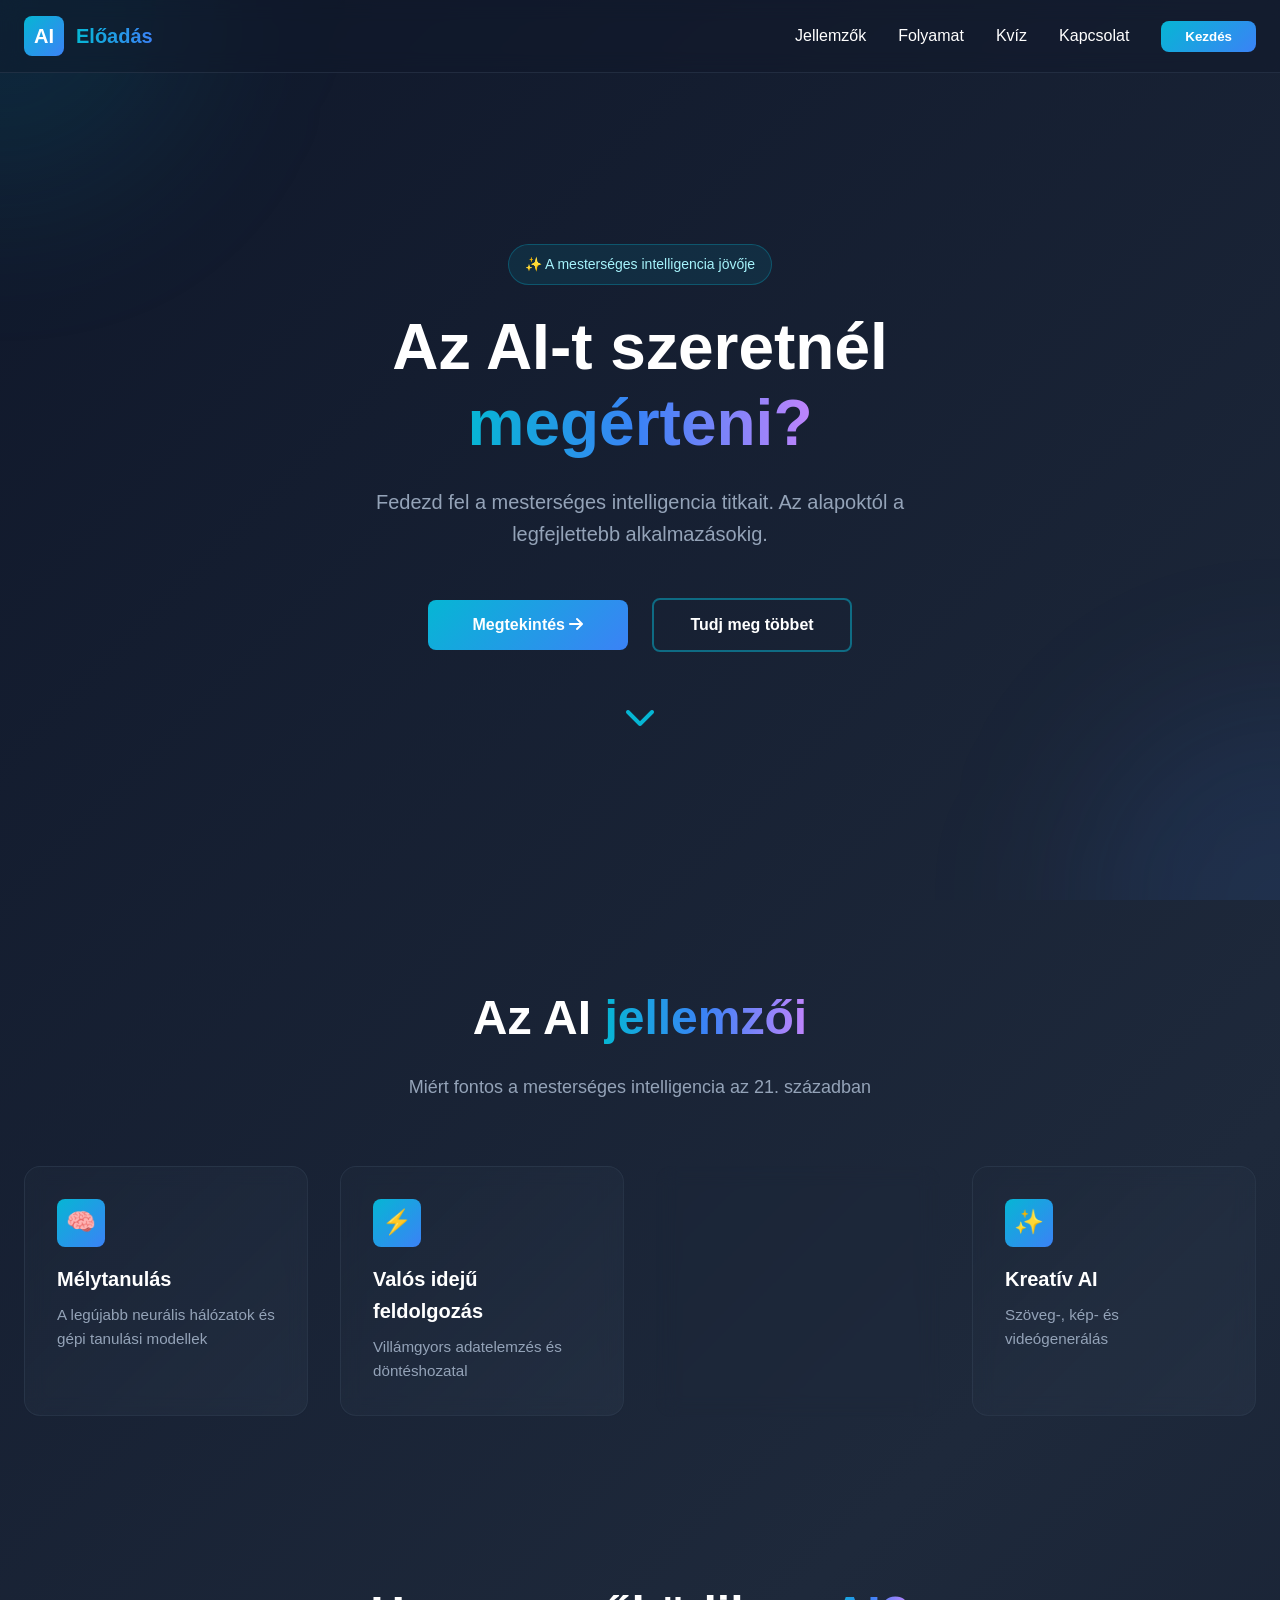
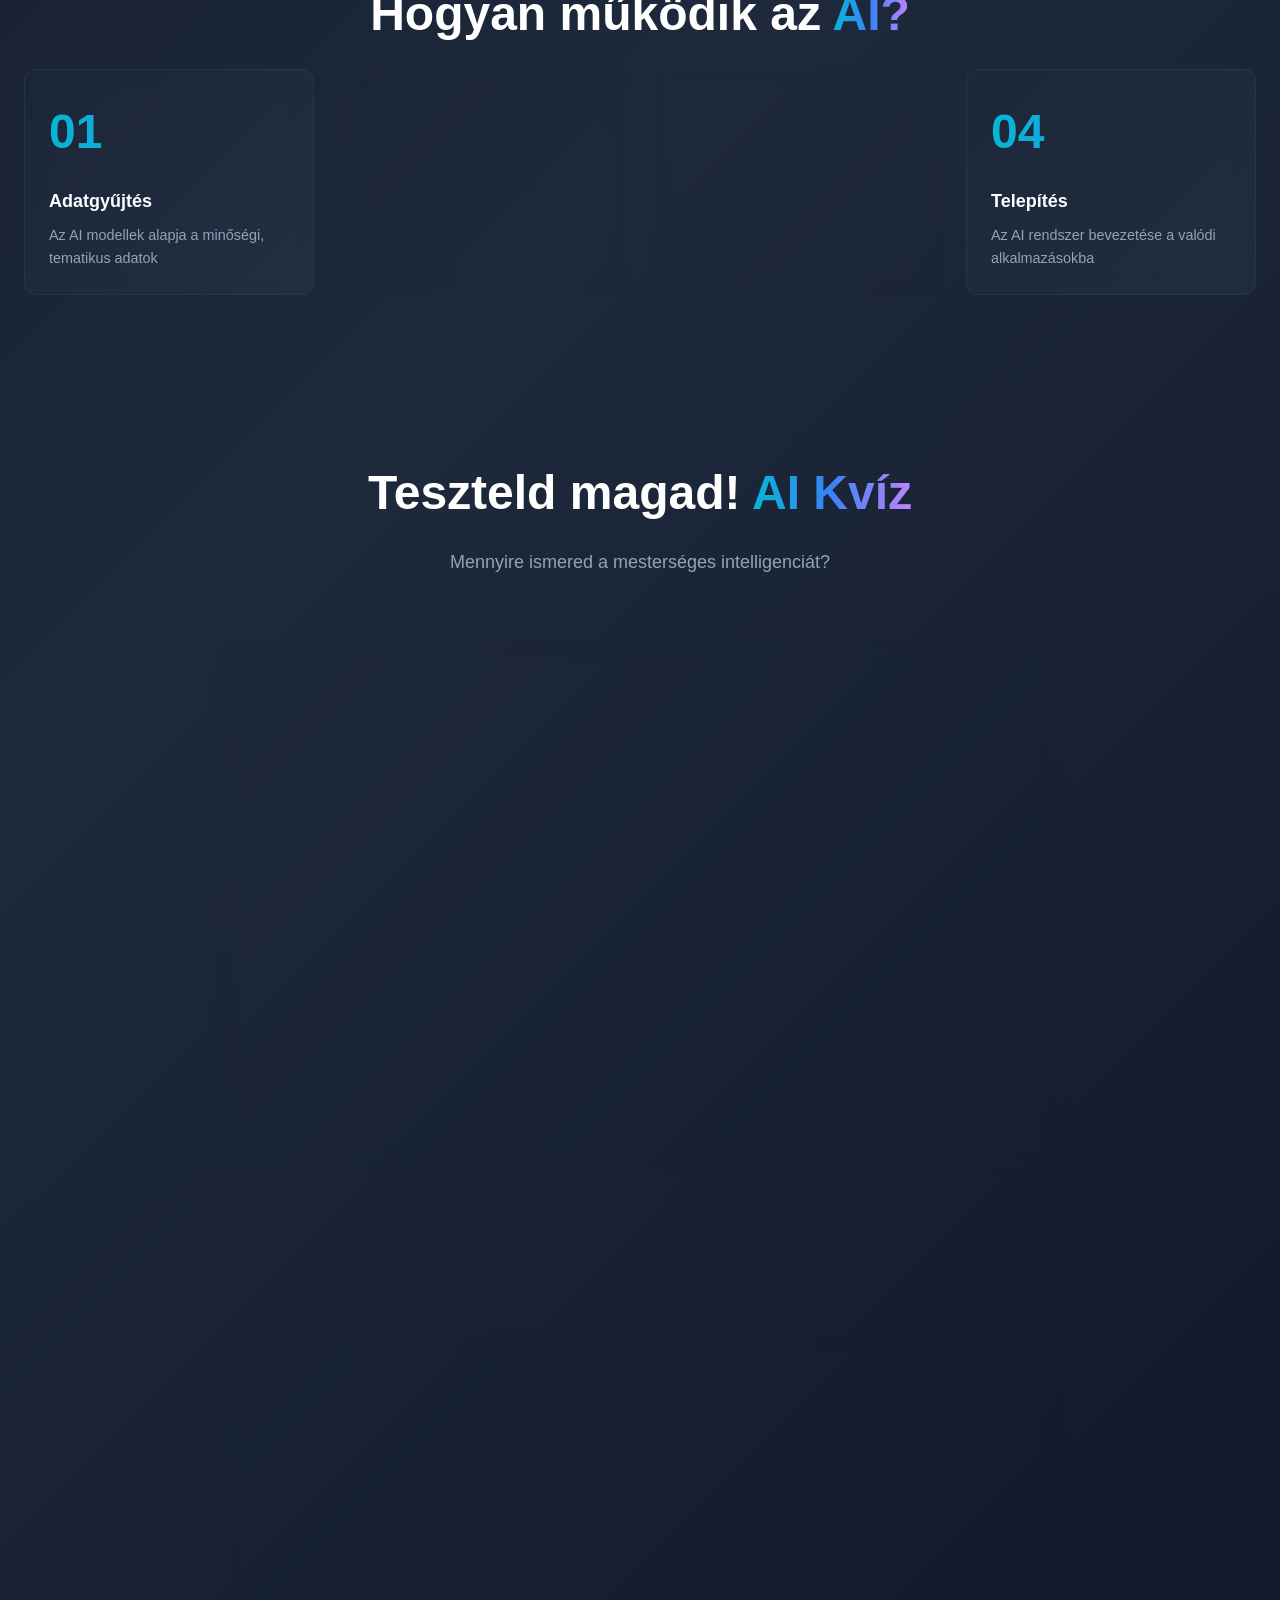
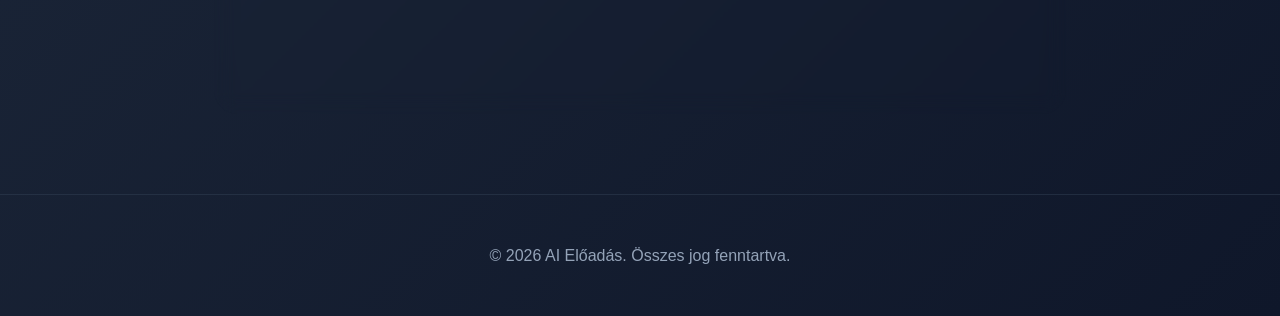
==== commit b30611fc: "Rename index-1.html to index.html" ====
--- a/index.html
+++ b/index.html
@@ -42,10 +42,10 @@
                 Fedezd fel a mesterséges intelligencia titkait. Az alapoktól a legfejlettebb alkalmazásokig.
             </p>
             <div class="hero-buttons">
-                <button class="btn btn-primary">
+                <button class="btn btn-primary" onclick="smoothScrollTo('#features')">
                     Megtekintés <i class="fas fa-arrow-right"></i>
                 </button>
-                <button class="btn btn-secondary">
+                <button class="btn btn-secondary" onclick="smoothScrollTo('#process')">
                     Tudj meg többet
                 </button>
             </div>
@@ -155,7 +155,7 @@
             <p class="cta-desc">
                 Kezdje el az AI utazását még ma. Az összes anyag ingyenes és elérhető.
             </p>
-            <button class="btn btn-primary">
+            <button class="btn btn-primary" onclick="smoothScrollTo('#quiz')">
                 Indítsd el az előadást
             </button>
         </div>
